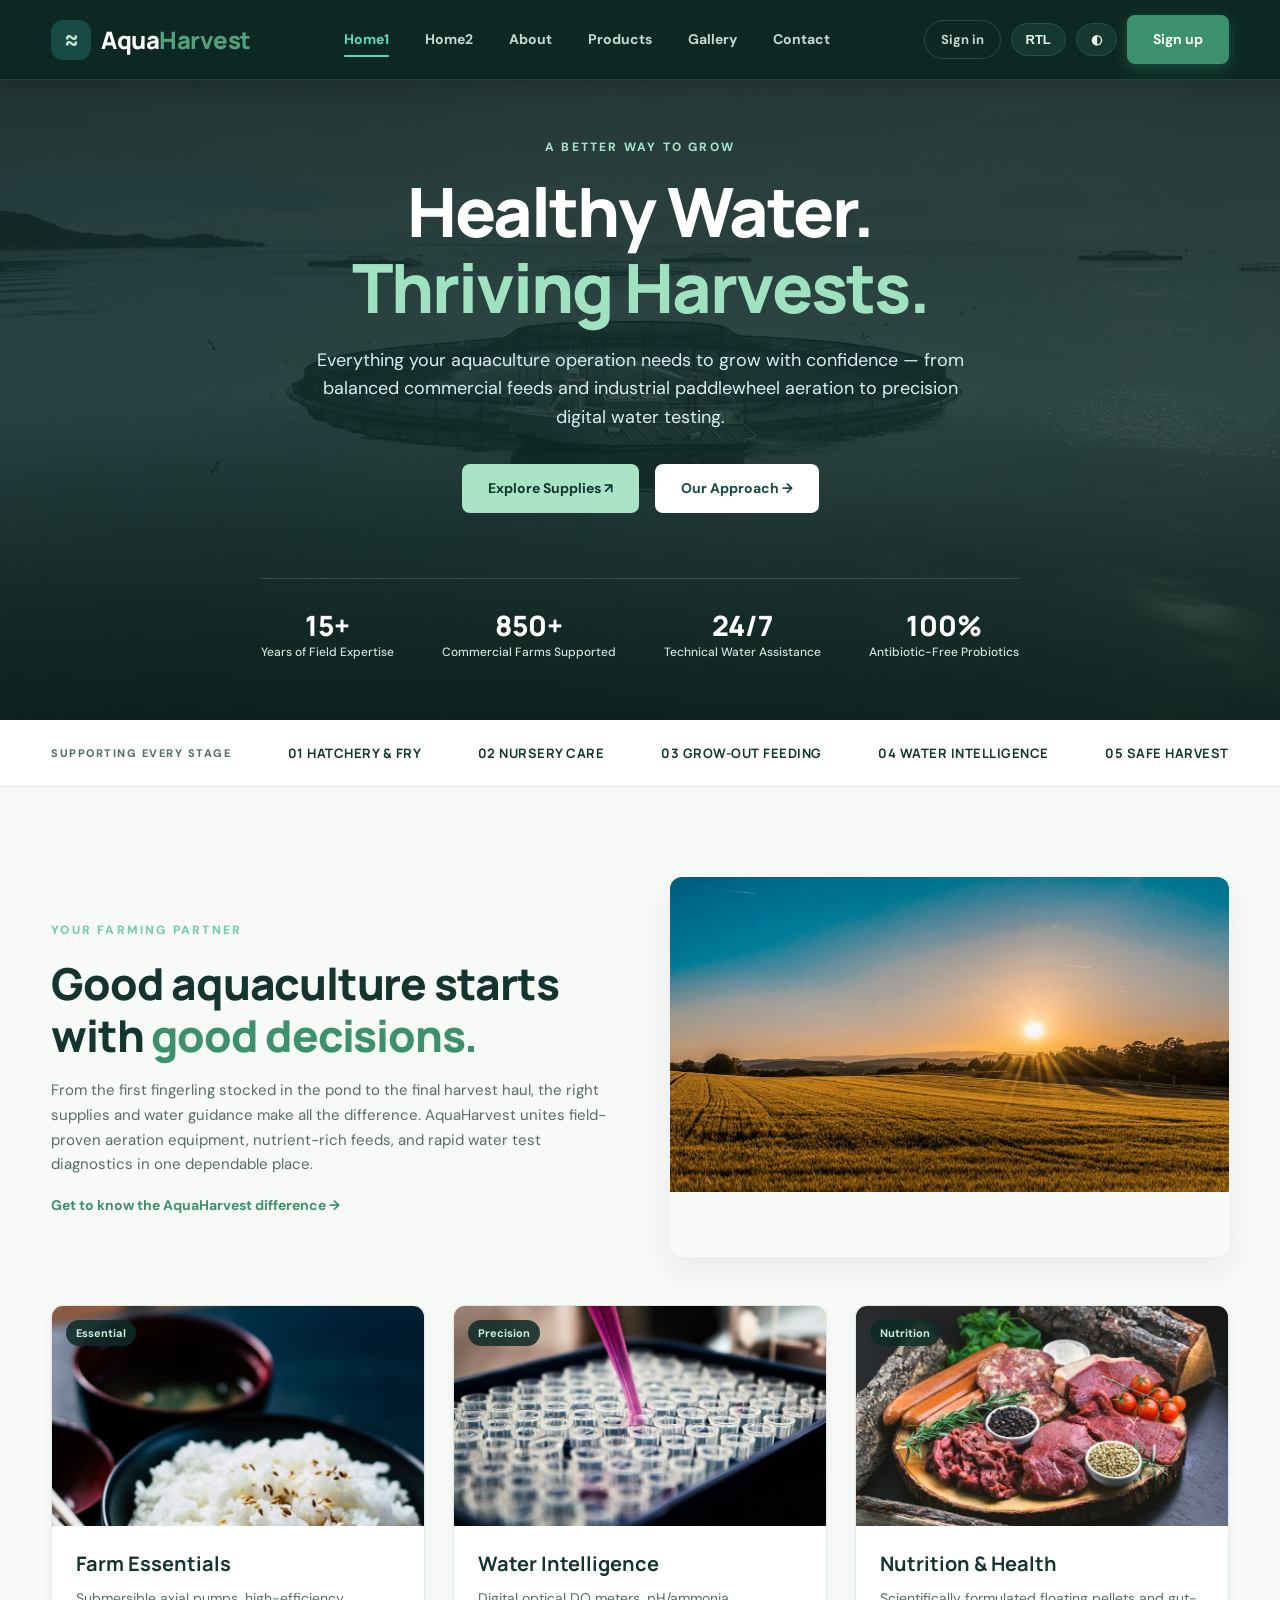
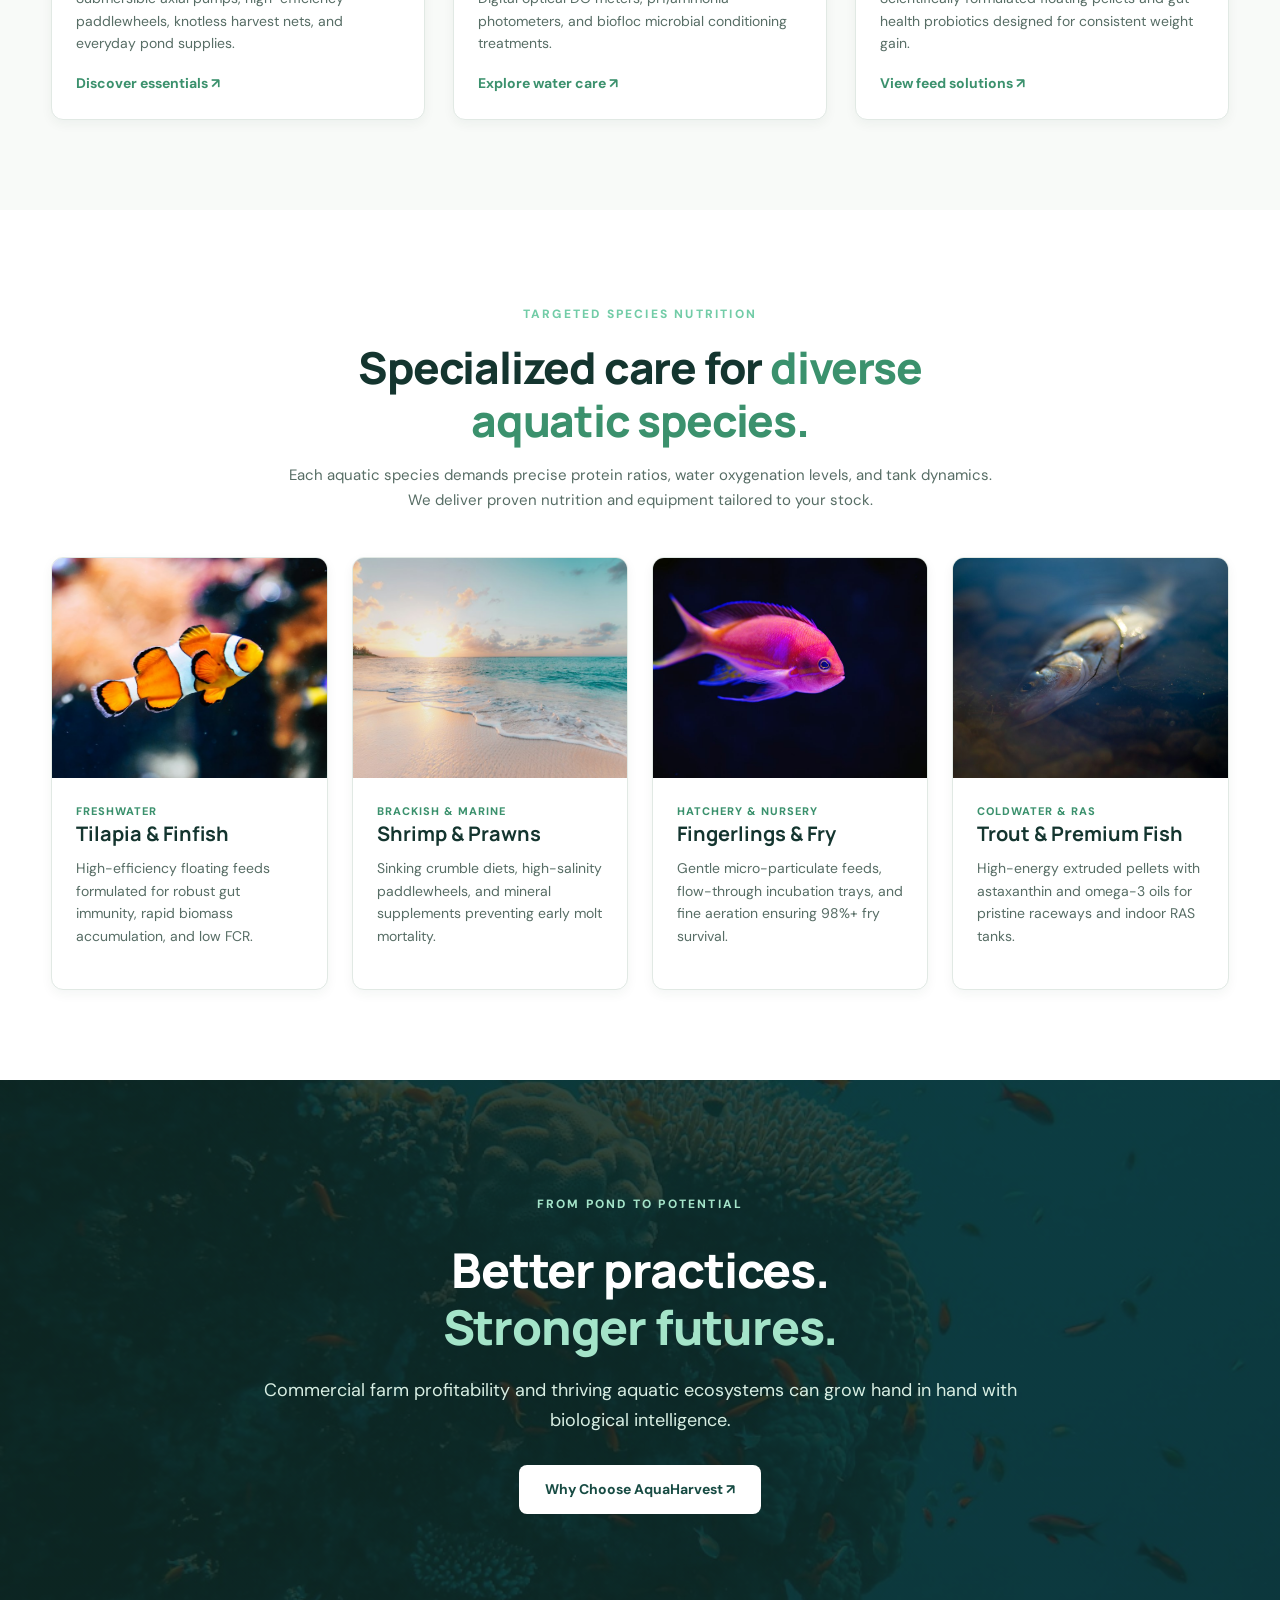
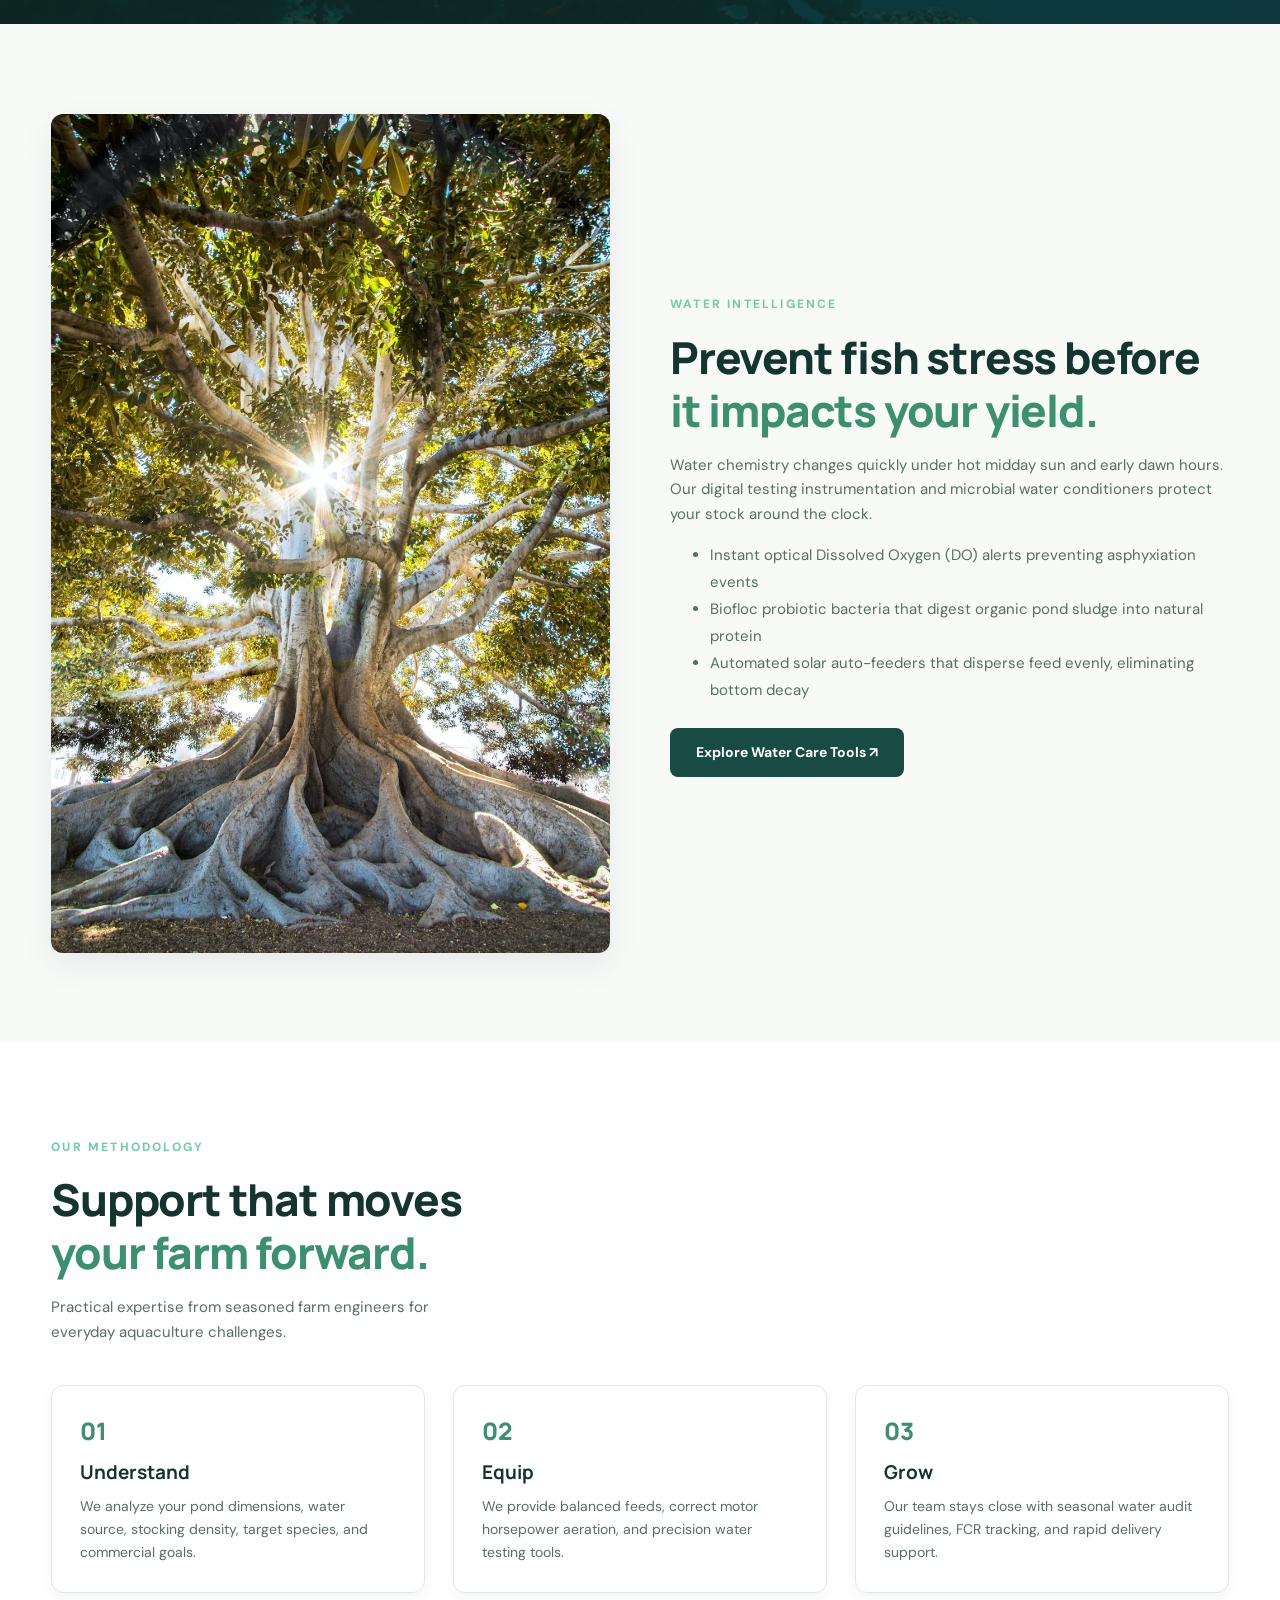
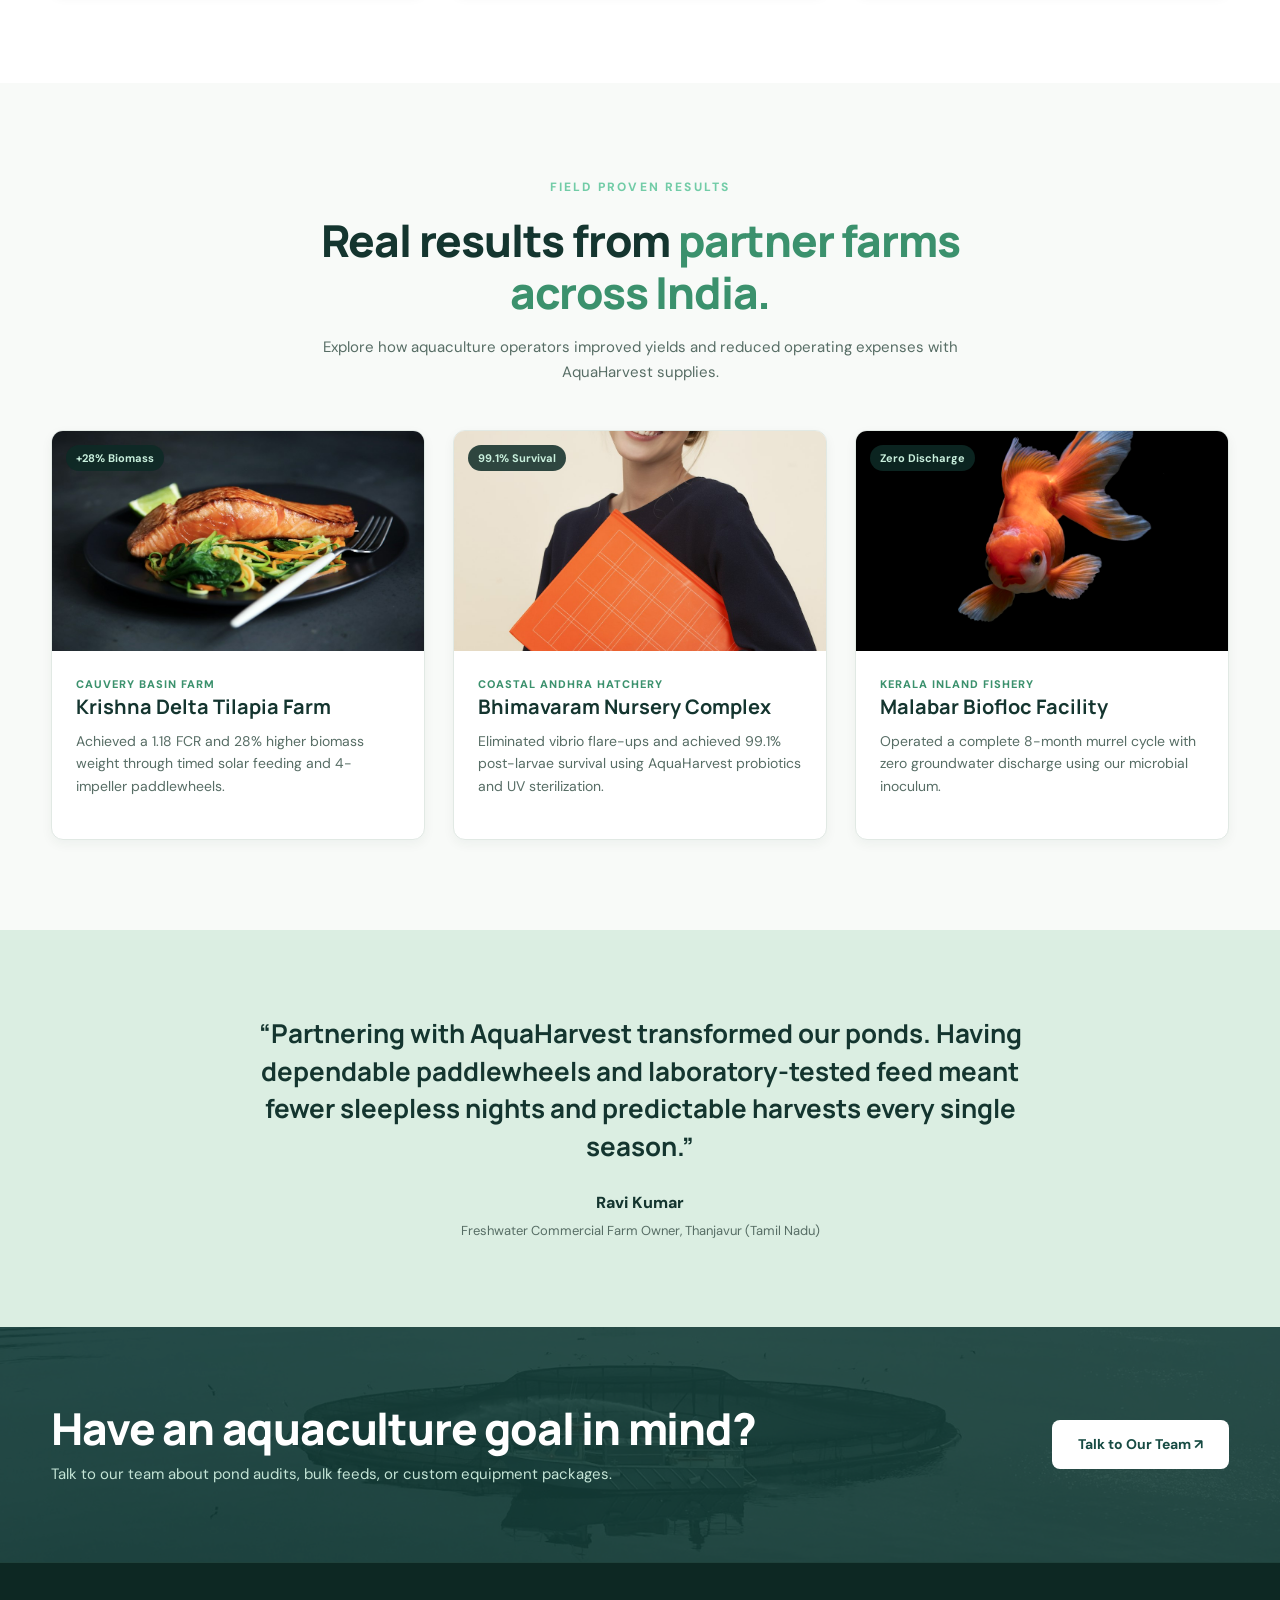
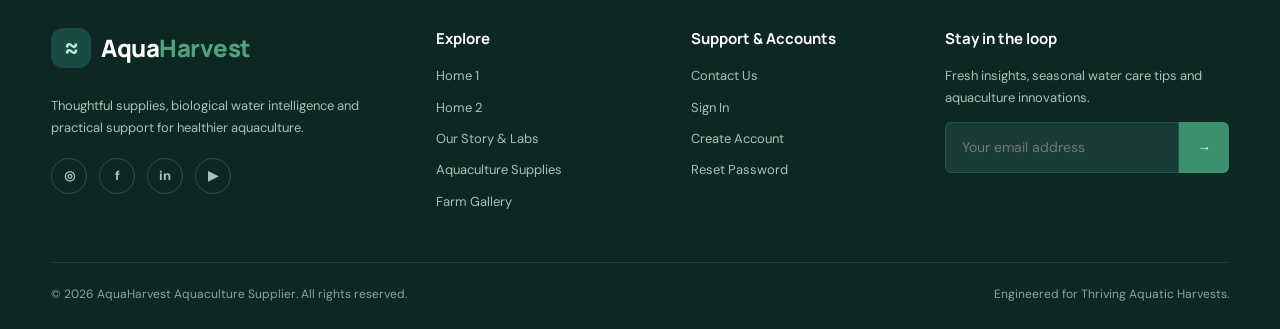
==== index.html @ 2ce418d7 "Merge and update README" ====
<!doctype html>
<html lang="en" dir="ltr">

<head>
  <meta charset="utf-8">
  <meta name="viewport" content="width=device-width,initial-scale=1">
  <title>AquaHarvest | Fish Farm & Aquaculture Supplier</title>
  <link rel="icon" href="assets/images/favicon.svg">
  <link
    href="https://fonts.googleapis.com/css2?family=DM+Sans:wght@400;500;600;700&family=Manrope:wght@400;600;700;800&display=swap"
    rel="stylesheet">
  <link rel="stylesheet" href="assets/css/style.css">
</head>

<body>
  <div id="site-header"></div>

  <main>
    <!-- 2 & 3. Hero Section with Realistic Background Image & Center-Aligned Content -->
    <section class="hero hero1">
      <div class="container hero-content">
        <span class="eyebrow light">A BETTER WAY TO GROW</span>
        <h1>Healthy Water.<br><em>Thriving Harvests.</em></h1>
        <p>Everything your aquaculture operation needs to grow with confidence — from balanced commercial feeds and
          industrial paddlewheel aeration to precision digital water testing.</p>
        <div class="hero-actions">
          <a class="btn primary" href="products.html">Explore Supplies ↗</a>
          <a class="btn white" href="about.html">Our Approach →</a>
        </div>
        <div class="stats">
          <div>
            <b>15+</b>
            <small>Years of Field Expertise</small>
          </div>
          <div>
            <b>850+</b>
            <small>Commercial Farms Supported</small>
          </div>
          <div>
            <b>24/7</b>
            <small>Technical Water Assistance</small>
          </div>
          <div>
            <b>100%</b>
            <small>Antibiotic-Free Probiotics</small>
          </div>
        </div>
      </div>
    </section>

    <!-- Trust Stage Bar -->
    <div class="trust">
      <div class="container trust-inner">
        <span>SUPPORTING EVERY STAGE</span>
        <b>01 HATCHERY & FRY</b>
        <b>02 NURSERY CARE</b>
        <b>03 GROW-OUT FEEDING</b>
        <b>04 WATER INTELLIGENCE</b>
        <b>05 SAFE HARVEST</b>
      </div>
    </div>

    <!-- Section 1: Good Decisions Split with Realistic Images -->
    <section class="section">
      <div class="container split">
        <div>
          <span class="eyebrow">YOUR FARMING PARTNER</span>
          <h2>Good aquaculture starts with <em>good decisions.</em></h2>
          <p class="muted">From the first fingerling stocked in the pond to the final harvest haul, the right supplies
            and water guidance make all the difference. AquaHarvest unites field-proven aeration equipment,
            nutrient-rich feeds, and rapid water test diagnostics in one dependable place.</p>
          <a class="text-link" href="about.html">Get to know the AquaHarvest difference →</a>
        </div>
        <div class="split-image-card">
          <img src="assets/images/farm-pond.jpg" alt="Active Aquaculture Farm Pond" loading="lazy">
        </div>
      </div>

      <!-- 3 Feature Cards with Realistic Images -->
      <div class="container three" style="margin-top: 48px;">
        <article class="feature-photo-card">
          <div class="card-media">
            <img src="assets/images/prod-aerator.jpg" alt="Industrial Paddlewheel Aeration" loading="lazy">
            <span class="card-badge">Essential</span>
          </div>
          <div class="card-body">
            <h3>Farm Essentials</h3>
            <p>Submersible axial pumps, high-efficiency paddlewheels, knotless harvest nets, and everyday pond supplies.
            </p>
            <a class="text-link" href="products.html">Discover essentials ↗</a>
          </div>
        </article>

        <article class="feature-photo-card">
          <div class="card-media">
            <img src="assets/images/prod-watertest.jpg" alt="Digital Water Quality Testing Kit" loading="lazy">
            <span class="card-badge">Precision</span>
          </div>
          <div class="card-body">
            <h3>Water Intelligence</h3>
            <p>Digital optical DO meters, pH/ammonia photometers, and biofloc microbial conditioning treatments.</p>
            <a class="text-link" href="products.html">Explore water care ↗</a>
          </div>
        </article>

        <article class="feature-photo-card">
          <div class="card-media">
            <img src="assets/images/prod-feed.jpg" alt="Extruded Floating Fish Feed Pellets" loading="lazy">
            <span class="card-badge">Nutrition</span>
          </div>
          <div class="card-body">
            <h3>Nutrition & Health</h3>
            <p>Scientifically formulated floating pellets and gut-health probiotics designed for consistent weight gain.
            </p>
            <a class="text-link" href="products.html">View feed solutions ↗</a>
          </div>
        </article>
      </div>
    </section>

    <!-- 4 & 5. NEW Section: Species & Environments We Support with Realistic Images -->
    <section class="section alt-bg">
      <div class="container">
        <div class="center">
          <span class="eyebrow">TARGETED SPECIES NUTRITION</span>
          <h2>Specialized care for <em>diverse aquatic species.</em></h2>
          <p class="muted">Each aquatic species demands precise protein ratios, water oxygenation levels, and tank
            dynamics. We deliver proven nutrition and equipment tailored to your stock.</p>
        </div>

        <div class="four">
          <article class="feature-photo-card">
            <div class="card-media">
              <img src="assets/images/tilapia.jpg" alt="Tilapia and Freshwater Finfish Farming" loading="lazy">
            </div>
            <div class="card-body">
              <span class="product-cat">Freshwater</span>
              <h3>Tilapia & Finfish</h3>
              <p>High-efficiency floating feeds formulated for robust gut immunity, rapid biomass accumulation, and low
                FCR.</p>
            </div>
          </article>

          <article class="feature-photo-card">
            <div class="card-media">
              <img src="assets/images/coastal-cages.jpg" alt="Shrimp and Prawn Brackish Aquaculture" loading="lazy">
            </div>
            <div class="card-body">
              <span class="product-cat">Brackish & Marine</span>
              <h3>Shrimp & Prawns</h3>
              <p>Sinking crumble diets, high-salinity paddlewheels, and mineral supplements preventing early molt
                mortality.</p>
            </div>
          </article>

          <article class="feature-photo-card">
            <div class="card-media">
              <img src="assets/images/hatchery-care.jpg" alt="Hatchery Fry and Fingerling Stock" loading="lazy">
            </div>
            <div class="card-body">
              <span class="product-cat">Hatchery & Nursery</span>
              <h3>Fingerlings & Fry</h3>
              <p>Gentle micro-particulate feeds, flow-through incubation trays, and fine aeration ensuring 98%+ fry
                survival.</p>
            </div>
          </article>

          <article class="feature-photo-card">
            <div class="card-media">
              <img src="assets/images/healthy-fish.jpg" alt="Coldwater Trout and High-Value Fish" loading="lazy">
            </div>
            <div class="card-body">
              <span class="product-cat">Coldwater & RAS</span>
              <h3>Trout & Premium Fish</h3>
              <p>High-energy extruded pellets with astaxanthin and omega-3 oils for pristine raceways and indoor RAS
                tanks.</p>
            </div>
          </article>
        </div>
      </div>
    </section>

    <!-- Realistic Image Band Section -->
    <section class="image-band">
      <div class="container">
        <span class="eyebrow light">FROM POND TO POTENTIAL</span>
        <h2>Better practices.<br><em>Stronger futures.</em></h2>
        <p>Commercial farm profitability and thriving aquatic ecosystems can grow hand in hand with biological
          intelligence.</p>
        <a class="btn white" href="about.html">Why Choose AquaHarvest ↗</a>
      </div>
    </section>

    <!-- NEW Section: Modern Technology & Water Intelligence with Realistic Image -->
    <section class="section">
      <div class="container split">
        <div class="split-image-card">
          <img src="assets/images/water-tech.jpg" alt="Advanced Aquaculture Water Management" loading="lazy">
        </div>
        <div>
          <span class="eyebrow">WATER INTELLIGENCE</span>
          <h2>Prevent fish stress before <em>it impacts your yield.</em></h2>
          <p class="muted">Water chemistry changes quickly under hot midday sun and early dawn hours. Our digital
            testing instrumentation and microbial water conditioners protect your stock around the clock.</p>
          <ul class="muted" style="line-height: 1.8; margin-bottom: 24px;">
            <li>Instant optical Dissolved Oxygen (DO) alerts preventing asphyxiation events</li>
            <li>Biofloc probiotic bacteria that digest organic pond sludge into natural protein</li>
            <li>Automated solar auto-feeders that disperse feed evenly, eliminating bottom decay</li>
          </ul>
          <a class="btn dark" href="products.html">Explore Water Care Tools ↗</a>
        </div>
      </div>
    </section>

    <!-- Section: Support Steps with Realistic Card Highlight -->
    <section class="section alt-bg">
      <div class="container">
        <div class="section-head">
          <div>
            <span class="eyebrow">OUR METHODOLOGY</span>
            <h2>Support that moves<br><em>your farm forward.</em></h2>
          </div>
          <p class="muted" style="max-width: 420px;">Practical expertise from seasoned farm engineers for everyday
            aquaculture challenges.</p>
        </div>

        <div class="three steps">
          <article>
            <b>01</b>
            <h3>Understand</h3>
            <p>We analyze your pond dimensions, water source, stocking density, target species, and commercial goals.
            </p>
          </article>
          <article>
            <b>02</b>
            <h3>Equip</h3>
            <p>We provide balanced feeds, correct motor horsepower aeration, and precision water testing tools.</p>
          </article>
          <article>
            <b>03</b>
            <h3>Grow</h3>
            <p>Our team stays close with seasonal water audit guidelines, FCR tracking, and rapid delivery support.</p>
          </article>
        </div>
      </div>
    </section>

    <!-- NEW Section: Case Studies & Field Proof with Realistic Images -->
    <section class="section">
      <div class="container">
        <div class="center">
          <span class="eyebrow">FIELD PROVEN RESULTS</span>
          <h2>Real results from <em>partner farms across India.</em></h2>
          <p class="muted">Explore how aquaculture operators improved yields and reduced operating expenses with
            AquaHarvest supplies.</p>
        </div>

        <div class="three">
          <article class="feature-photo-card">
            <div class="card-media">
              <img src="assets/images/fish-harvest.jpg" alt="Freshwater Tilapia Farm Harvest" loading="lazy">
              <span class="card-badge">+28% Biomass</span>
            </div>
            <div class="card-body">
              <span class="product-cat">Cauvery Basin Farm</span>
              <h3>Krishna Delta Tilapia Farm</h3>
              <p>Achieved a 1.18 FCR and 28% higher biomass weight through timed solar feeding and 4-impeller
                paddlewheels.</p>
            </div>
          </article>

          <article class="feature-photo-card">
            <div class="card-media">
              <img src="assets/images/farm-worker.jpg" alt="Commercial Shrimp Hatchery Technician" loading="lazy">
              <span class="card-badge">99.1% Survival</span>
            </div>
            <div class="card-body">
              <span class="product-cat">Coastal Andhra Hatchery</span>
              <h3>Bhimavaram Nursery Complex</h3>
              <p>Eliminated vibrio flare-ups and achieved 99.1% post-larvae survival using AquaHarvest probiotics and UV
                sterilization.</p>
            </div>
          </article>

          <article class="feature-photo-card">
            <div class="card-media">
              <img src="assets/images/sustainable.jpg" alt="Closed Loop Biofloc Farm Setup" loading="lazy">
              <span class="card-badge">Zero Discharge</span>
            </div>
            <div class="card-body">
              <span class="product-cat">Kerala Inland Fishery</span>
              <h3>Malabar Biofloc Facility</h3>
              <p>Operated a complete 8-month murrel cycle with zero groundwater discharge using our microbial inoculum.
              </p>
            </div>
          </article>
        </div>
      </div>
    </section>

    <!-- Testimonial Section -->
    <section class="testimonial">
      <div class="container">
        <blockquote class="testimonial-quote">“Partnering with AquaHarvest transformed our ponds. Having dependable
          paddlewheels and laboratory-tested feed meant fewer sleepless nights and predictable harvests every single
          season.”</blockquote>
        <div class="testimonial-author">Ravi Kumar</div>
        <small class="testimonial-role">Freshwater Commercial Farm Owner, Thanjavur (Tamil Nadu)</small>
      </div>
    </section>

    <!-- CTA Section -->
    <section class="cta">
      <div class="container cta-inner">
        <div>
          <h2>Have an aquaculture goal in mind?</h2>
          <p class="muted" style="color: #c4e4d6; margin: 8px 0 0;">Talk to our team about pond audits, bulk feeds, or
            custom equipment packages.</p>
        </div>
        <a class="btn white" href="contact.html">Talk to Our Team ↗</a>
      </div>
    </section>
  </main>

  <div id="site-footer"></div>
  <script src="assets/js/site.js"></script>
</body>

</html>
---- assets/css/style.css ----
/* AquaHarvest Aquaculture Supplier Stylesheet */
:root {
  --bg: #f8faf8;
  --panel: #ffffff;
  --ink: #14352f;
  --muted: #576d65;
  --green: #174b43;
  --green-light: #256658;
  --mint: #dbeee2;
  --accent: #50a37e;
  --line: #e1e9e4;
  --shadow-sm: 0 4px 12px rgba(20, 53, 47, 0.05);
  --shadow-md: 0 12px 32px rgba(20, 53, 47, 0.08);
  --shadow-lg: 0 20px 48px rgba(20, 53, 47, 0.12);
  --radius-sm: 6px;
  --radius-md: 12px;
  --radius-lg: 18px;
}

html[data-theme="dark"] {
  --bg: #0e1b19;
  --panel: #162925;
  --ink: #eaf3ee;
  --muted: #a6bcb2;
  --green: #48a783;
  --green-light: #60c59e;
  --mint: #223f37;
  --accent: #7cdbb5;
  --line: #27423a;
  --shadow-sm: 0 4px 12px rgba(0, 0, 0, 0.25);
  --shadow-md: 0 12px 32px rgba(0, 0, 0, 0.35);
  --shadow-lg: 0 20px 48px rgba(0, 0, 0, 0.45);
}

* {
  box-sizing: border-box;
}

body {
  margin: 0;
  background: var(--bg);
  color: var(--ink);
  font: 16px/1.65 'DM Sans', -apple-system, BlinkMacSystemFont, 'Segoe UI', Roboto, sans-serif;
  transition: background 0.25s ease, color 0.25s ease;
}

a {
  color: inherit;
  text-decoration: none;
  transition: color 0.2s ease, opacity 0.2s ease;
}

img {
  max-width: 100%;
  display: block;
}

.container {
  width: min(1180px, 92%);
  margin: auto;
}

/* UNIFIED BRAND NAME STYLING FOR NAVBAR AND FOOTER */
.brand,
.site-header .brand,
.site-footer .brand,
.footer-brand,
.footer-main .brand,
.footer-main .footer-brand {
  display: inline-flex !important;
  align-items: center !important;
  gap: 10px !important;
  font-family: 'Manrope', sans-serif !important;
  font-size: 24px !important;
  font-weight: 800 !important;
  line-height: 1 !important;
  letter-spacing: -0.5px !important;
  white-space: nowrap !important;
  flex-shrink: 0 !important;
  text-decoration: none !important;
  color: #ffffff !important;
}

.brand span span,
.site-header .brand span span,
.site-footer .brand span span,
.footer-brand span span,
.footer-main .brand span span {
  color: #50a37e !important;
}

.brand-mark,
.site-header .brand-mark,
.site-footer .brand-mark,
.footer-brand .brand-mark {
  display: grid !important;
  place-items: center !important;
  width: 40px !important;
  height: 40px !important;
  border-radius: 12px !important;
  background: #174b43 !important;
  color: #c6e8d2 !important;
  font-size: 26px !important;
  line-height: 1 !important;
  flex-shrink: 0 !important;
}

/* 1. NAVBAR - MENUS ALIGNED TO CENTER & SIGNUP AS BUTTON AT LAST */
.site-header {
  height: 80px;
  background: #0d2823;
  color: #ffffff;
  border-bottom: 1px solid #1c443b;
  position: sticky;
  top: 0;
  z-index: 100;
  box-shadow: 0 4px 20px rgba(0, 0, 0, 0.2);
  transition: background 0.25s ease, border-color 0.25s ease;
}

.nav-wrap {
  height: 100%;
  display: flex;
  align-items: center;
  justify-content: space-between;
  gap: 24px;
}

/* Centered Navbar Menus */
.main-nav {
  display: flex;
  align-items: center;
  justify-content: center;
  gap: 28px;
  flex: 1;
  margin: 0 auto;
}

.main-nav a {
  font-size: 14px;
  font-weight: 700;
  color: #c2dcd3;
  padding: 6px 4px;
  position: relative;
  transition: color 0.2s ease;
}

.main-nav a:hover,
.main-nav a.active {
  color: #5cdbb5;
}

.main-nav a.active::after {
  content: '';
  position: absolute;
  bottom: 0;
  left: 4px;
  right: 4px;
  height: 2px;
  background: #5cdbb5;
  border-radius: 2px;
}

/* Nav Tools & Signup Button at Last */
.nav-tools {
  display: flex;
  align-items: center;
  gap: 10px;
  flex-shrink: 0;
}

.nav-login {
  font-size: 13px;
  font-weight: 700;
  color: #c2dcd3;
  padding: 8px 16px;
  border-radius: 20px;
  border: 1px solid #244e43;
  background: transparent;
  transition: all 0.2s ease;
}

.nav-login:hover {
  color: #ffffff;
  border-color: #50a37e;
  background: #173d35;
}

.tool-btn {
  background: #153831;
  color: #eaf3ee;
  border: 1px solid #275247;
  border-radius: 20px;
  padding: 8px 14px;
  font-size: 13px;
  font-weight: 700;
  cursor: pointer;
  display: inline-flex;
  align-items: center;
  justify-content: center;
  transition: all 0.2s ease;
}

.tool-btn:hover {
  background: #204d44;
  border-color: #50a37e;
}

.btn-signup {
  background: #3b916d;
  color: #ffffff !important;
  padding: 9px 20px;
  border-radius: 24px;
  font-size: 13px;
  font-weight: 700;
  display: inline-flex;
  align-items: center;
  justify-content: center;
  white-space: nowrap;
  border: 1px solid #3b916d;
  box-shadow: 0 4px 14px rgba(59, 145, 109, 0.35);
  transition: all 0.25s ease;
}

.btn-signup:hover {
  background: #48a67e;
  transform: translateY(-2px);
  box-shadow: 0 6px 18px rgba(59, 145, 109, 0.45);
}

.mobile-menu {
  display: none;
  background: #153831;
  color: #ffffff;
  border: 1px solid #275247;
  border-radius: 8px;
  padding: 8px 12px;
  font-size: 18px;
  cursor: pointer;
}

.mobile-nav-actions {
  display: none;
}

/* 2 & 3. HERO SECTIONS - REALISTIC BACKGROUND IMAGES & CENTER-ALIGNED CONTENTS */
.hero,
.page-hero {
  position: relative;
  background-size: cover;
  background-position: center center;
  background-repeat: no-repeat;
  color: #ffffff;
  display: flex;
  align-items: center;
  justify-content: center;
  text-align: center;
  overflow: hidden;
}

.hero {
  min-height: 640px;
}

.page-hero {
  min-height: 380px;
  padding: 60px 0;
}

/* Realistic Hero Backgrounds for All Pages */
.hero1 {
  background-image: url('../images/hero-home1.jpg');
}

.hero2 {
  background-image: url('../images/hero-home2.jpg');
}

.hero-about {
  background-image: url('../images/hero-about.jpg');
}

.hero-products {
  background-image: url('../images/hero-products.jpg');
}

.hero-gallery {
  background-image: url('../images/hero-gallery.jpg');
}

.hero-contact {
  background-image: url('../images/hero-contact.jpg');
}

/* Dark contrast overlay for crisp text readability over realistic photography */
.hero::before,
.page-hero::before {
  content: '';
  position: absolute;
  inset: 0;
  background: linear-gradient(
    180deg,
    rgba(9, 31, 27, 0.85) 0%,
    rgba(13, 44, 39, 0.76) 50%,
    rgba(9, 31, 27, 0.92) 100%
  );
  z-index: 1;
}

/* Centered Hero Content */
.hero-content,
.page-hero .container {
  position: relative;
  z-index: 2;
  text-align: center;
  display: flex;
  flex-direction: column;
  align-items: center;
  justify-content: center;
  margin: 0 auto;
  max-width: 860px;
  padding: 50px 20px;
}

.eyebrow {
  display: inline-block;
  color: #72cca7;
  font-size: 12px;
  font-weight: 800;
  letter-spacing: 2.2px;
  text-transform: uppercase;
  margin-bottom: 16px;
  text-align: center;
}

.eyebrow.light {
  color: #a4e4c9;
}

.hero h1,
.page-hero h1 {
  font: 800 clamp(40px, 5.5vw, 68px)/1.12 'Manrope', sans-serif;
  letter-spacing: -2px;
  margin: 0 auto 20px auto;
  color: #ffffff;
  text-align: center;
}

.hero h1 em,
.page-hero h1 em {
  color: #9fe2c0;
  font-style: normal;
}

.hero-content > p,
.page-hero p {
  max-width: 650px;
  color: #dbeef3;
  font-size: 18px;
  line-height: 1.6;
  margin: 0 auto 32px auto;
  text-align: center;
}

/* Centered Hero Buttons & Actions */
.hero-actions {
  display: flex;
  align-items: center;
  justify-content: center;
  gap: 16px;
  flex-wrap: wrap;
  margin: 0 auto 20px auto;
}

.btn {
  display: inline-flex;
  align-items: center;
  justify-content: center;
  padding: 13px 26px;
  border: 0;
  border-radius: 8px;
  font-weight: 700;
  font-size: 14px;
  cursor: pointer;
  transition: all 0.25s ease;
  white-space: nowrap;
}

.primary {
  background: #a9e4c5;
  color: #0d3830;
}

.primary:hover {
  background: #c3f2d9;
  transform: translateY(-2px);
  box-shadow: 0 8px 20px rgba(169, 228, 197, 0.35);
}

.dark {
  background: #174b43;
  color: #ffffff;
}

html[data-theme="dark"] .dark {
  background: #256658;
}

.dark:hover {
  background: #246457;
  transform: translateY(-2px);
  box-shadow: var(--shadow-md);
}

.white {
  background: #ffffff;
  color: #174b43;
}

.white:hover {
  background: #eef7f2;
  transform: translateY(-2px);
  box-shadow: 0 8px 24px rgba(0, 0, 0, 0.15);
}

.text-link {
  font-size: 14px;
  font-weight: 700;
  color: #3b916d;
  display: inline-flex;
  align-items: center;
  gap: 6px;
  transition: all 0.2s ease;
}

.text-link:hover {
  text-decoration: underline;
  transform: translateX(3px);
}

.light-link {
  color: #ffffff;
  opacity: 0.95;
}

.light-link:hover {
  color: #a9e4c5;
  opacity: 1;
}

/* Centered Stats in Hero */
.stats {
  display: flex;
  gap: 48px;
  margin: 45px auto 0 auto;
  justify-content: center;
  text-align: center;
  border-top: 1px solid rgba(255, 255, 255, 0.15);
  padding-top: 30px;
}

.stats div {
  display: flex;
  flex-direction: column;
  align-items: center;
}

.stats b {
  font: 800 28px 'Manrope', sans-serif;
  color: #ffffff;
  line-height: 1.2;
}

.stats small {
  font-size: 12px;
  color: #cde6da;
  font-weight: 500;
}

/* 4 & 5. REALISTIC IMAGES ACROSS SECTIONS & EXPANDED SECTIONS */
.section {
  padding: 90px 0;
  position: relative;
}

.section.alt-bg {
  background: var(--panel);
}

.section.soft {
  background: var(--mint);
}

.center {
  text-align: center;
  max-width: 720px;
  margin: 0 auto 45px auto;
}

h2 {
  font: 800 clamp(30px, 4vw, 44px)/1.2 'Manrope', sans-serif;
  letter-spacing: -1.2px;
  margin: 0 0 16px;
  color: var(--ink);
}

h2 em {
  font-style: normal;
  color: #3b916d;
}

html[data-theme="dark"] h2 em {
  color: #63d1a4;
}

.muted {
  color: var(--muted);
  font-size: 15px;
  line-height: 1.65;
}

.split {
  display: grid;
  grid-template-columns: 1fr 1fr;
  gap: 60px;
  align-items: center;
}

.split-image-card {
  position: relative;
  border-radius: var(--radius-md);
  overflow: hidden;
  box-shadow: var(--shadow-md);
  min-height: 380px;
}

.split-image-card img {
  width: 100%;
  height: 100%;
  object-fit: cover;
  transition: transform 0.5s ease;
}

.split-image-card:hover img {
  transform: scale(1.03);
}

/* Feature Cards with Realistic Images */
.three {
  display: grid;
  grid-template-columns: repeat(3, 1fr);
  gap: 28px;
}

.four {
  display: grid;
  grid-template-columns: repeat(4, 1fr);
  gap: 24px;
}

.feature-photo-card {
  background: var(--panel);
  border: 1px solid var(--line);
  border-radius: var(--radius-md);
  overflow: hidden;
  box-shadow: var(--shadow-sm);
  display: flex;
  flex-direction: column;
  transition: all 0.3s ease;
}

.feature-photo-card:hover {
  transform: translateY(-5px);
  box-shadow: var(--shadow-md);
  border-color: #3b916d;
}

.card-media {
  height: 220px;
  width: 100%;
  overflow: hidden;
  position: relative;
}

.card-media img {
  width: 100%;
  height: 100%;
  object-fit: cover;
  transition: transform 0.4s ease;
}

.feature-photo-card:hover .card-media img {
  transform: scale(1.06);
}

.card-badge {
  position: absolute;
  top: 14px;
  left: 14px;
  background: rgba(14, 43, 38, 0.85);
  color: #c9f0dd;
  padding: 4px 10px;
  border-radius: 20px;
  font-size: 11px;
  font-weight: 700;
  backdrop-filter: blur(4px);
}

[dir="rtl"] .card-badge {
  left: auto;
  right: 14px;
}

.card-body {
  padding: 24px;
  display: flex;
  flex-direction: column;
  flex: 1;
}

.card-body h3 {
  font: 700 20px 'Manrope', sans-serif;
  margin: 0 0 10px;
  color: var(--ink);
}

.card-body p {
  font-size: 14px;
  color: var(--muted);
  line-height: 1.6;
  margin: 0 0 18px;
  flex: 1;
}

/* Trust Bar */
.trust {
  background: var(--panel);
  border-bottom: 1px solid var(--line);
  padding: 24px 0;
}

.trust-inner {
  display: flex;
  align-items: center;
  justify-content: space-between;
  flex-wrap: wrap;
  gap: 20px;
}

.trust-inner span {
  font-size: 11px;
  font-weight: 800;
  letter-spacing: 1.5px;
  color: var(--muted);
}

.trust-inner b {
  font: 700 13px 'Manrope', sans-serif;
  color: var(--ink);
  letter-spacing: 0.5px;
}

/* Image Band with Realistic Background */
.image-band {
  padding: 110px 0;
  color: #ffffff;
  position: relative;
  background: linear-gradient(180deg, rgba(14, 43, 38, 0.86), rgba(14, 43, 38, 0.86)),
              url('../images/facility.jpg') center/cover no-repeat;
  text-align: center;
}

.image-band .container {
  position: relative;
  z-index: 2;
  max-width: 760px;
}

.image-band h2 {
  font-size: 48px;
  color: #ffffff;
  margin: 10px 0 20px;
}

.image-band h2 em {
  color: #a4e4c9;
}

.image-band p {
  color: #d8eee3;
  font-size: 18px;
  margin-bottom: 30px;
}

/* Steps / Values */
.steps,
.values {
  margin-top: 40px;
}

.steps article,
.values article {
  padding: 28px;
  background: var(--panel);
  border: 1px solid var(--line);
  border-radius: var(--radius-md);
  box-shadow: var(--shadow-sm);
  transition: all 0.3s ease;
}

.steps article:hover,
.values article:hover {
  transform: translateY(-4px);
  border-color: #3b916d;
}

.steps b,
.values b {
  font: 800 24px 'Manrope', sans-serif;
  color: #3b916d;
  display: block;
  margin-bottom: 12px;
}

.steps h3,
.values h3 {
  font: 700 19px 'Manrope', sans-serif;
  margin: 0 0 10px;
  color: var(--ink);
}

.steps p,
.values p {
  font-size: 14px;
  color: var(--muted);
  margin: 0;
}

/* Testimonial Section */
.testimonial {
  padding: 85px 0;
  background: var(--mint);
  text-align: center;
}

.testimonial-quote {
  font: 700 26px/1.45 'Manrope', sans-serif;
  max-width: 820px;
  margin: 0 auto 24px;
  color: var(--ink);
}

.testimonial-author {
  font-weight: 800;
  font-size: 16px;
  color: var(--ink);
}

.testimonial-role {
  display: block;
  font-size: 13px;
  color: var(--muted);
  margin-top: 4px;
}

/* CTA Band */
.cta {
  padding: 75px 0;
  background: #123d37;
  color: #ffffff;
  position: relative;
  overflow: hidden;
}

.cta::before {
  content: '';
  position: absolute;
  inset: 0;
  background: url('../images/hero-home1.jpg') center/cover no-repeat;
  opacity: 0.15;
}

.cta-inner {
  position: relative;
  z-index: 2;
  display: flex;
  justify-content: space-between;
  align-items: center;
  gap: 30px;
}

.cta-inner h2 {
  color: #ffffff;
  margin: 0;
}

/* 6. PRODUCTS PAGE - 3*3 GRID OF REALISTIC PRODUCT CARDS */
.filter-tabs {
  display: flex;
  justify-content: center;
  gap: 12px;
  flex-wrap: wrap;
  margin-bottom: 40px;
}

.filter-btn {
  padding: 9px 20px;
  border-radius: 20px;
  background: var(--panel);
  border: 1px solid var(--line);
  color: var(--ink);
  font-size: 13px;
  font-weight: 700;
  cursor: pointer;
  transition: all 0.2s ease;
}

.filter-btn.active,
.filter-btn:hover {
  background: #174b43;
  color: #ffffff;
  border-color: #174b43;
}

html[data-theme="dark"] .filter-btn.active,
html[data-theme="dark"] .filter-btn:hover {
  background: #3b916d;
  border-color: #3b916d;
}

.product-grid-3x3 {
  display: grid;
  grid-template-columns: repeat(3, 1fr);
  gap: 28px;
}

.product-card {
  background: var(--panel);
  border: 1px solid var(--line);
  border-radius: var(--radius-md);
  overflow: hidden;
  box-shadow: var(--shadow-sm);
  display: flex;
  flex-direction: column;
  transition: all 0.3s ease;
}

.product-card:hover {
  transform: translateY(-6px);
  box-shadow: var(--shadow-md);
  border-color: #3b916d;
}

.product-card .card-media {
  height: 230px;
}

.product-meta {
  display: flex;
  justify-content: space-between;
  align-items: center;
  margin-bottom: 8px;
}

.product-cat {
  font-size: 11px;
  font-weight: 800;
  text-transform: uppercase;
  letter-spacing: 1px;
  color: #3b916d;
}

.product-price {
  font: 800 15px 'Manrope', sans-serif;
  color: var(--ink);
}

.product-specs {
  display: flex;
  flex-wrap: wrap;
  gap: 8px;
  margin-bottom: 20px;
}

.product-specs span {
  font-size: 11px;
  background: var(--bg);
  color: var(--muted);
  padding: 4px 10px;
  border-radius: 4px;
  border: 1px solid var(--line);
}

.product-card .btn {
  width: 100%;
}

/* Gallery Grid */
.gallery-grid {
  display: grid;
  grid-template-columns: repeat(3, 1fr);
  gap: 24px;
}

.gallery-card {
  position: relative;
  border-radius: var(--radius-md);
  overflow: hidden;
  height: 280px;
  box-shadow: var(--shadow-sm);
  cursor: pointer;
}

.gallery-card img {
  width: 100%;
  height: 100%;
  object-fit: cover;
  transition: transform 0.5s ease;
}

.gallery-card:hover img {
  transform: scale(1.08);
}

.gallery-caption {
  position: absolute;
  inset: auto 0 0 0;
  padding: 24px 20px 16px;
  background: linear-gradient(180deg, transparent 0%, rgba(9, 29, 25, 0.9) 100%);
  color: #ffffff;
  display: flex;
  flex-direction: column;
  gap: 4px;
}

.gallery-caption h4 {
  margin: 0;
  font: 700 16px 'Manrope', sans-serif;
  color: #ffffff;
}

.gallery-caption span {
  font-size: 12px;
  color: #b7e8d0;
}

/* Contact Page Layout */
.contact-layout {
  display: grid;
  grid-template-columns: 0.9fr 1.1fr;
  gap: 60px;
  align-items: start;
}

.contact-detail {
  display: flex;
  align-items: center;
  gap: 18px;
  margin: 24px 0;
}

.contact-icon {
  width: 44px;
  height: 44px;
  border-radius: 12px;
  background: var(--mint);
  color: #174b43;
  display: grid;
  place-items: center;
  font-size: 20px;
  flex-shrink: 0;
}

.contact-detail div {
  display: flex;
  flex-direction: column;
}

.contact-detail small {
  font-size: 11px;
  font-weight: 800;
  letter-spacing: 1px;
  color: var(--muted);
}

.contact-detail b {
  font-size: 16px;
  color: var(--ink);
}

.contact-form {
  padding: 36px;
  background: var(--panel);
  border: 1px solid var(--line);
  border-radius: var(--radius-md);
  box-shadow: var(--shadow-sm);
}

.contact-form h3 {
  margin: 0 0 20px;
  font: 800 24px 'Manrope', sans-serif;
}

.form-row {
  display: grid;
  grid-template-columns: 1fr 1fr;
  gap: 16px;
}

label {
  display: block;
  font-size: 13px;
  font-weight: 700;
  margin-bottom: 14px;
  color: var(--ink);
}

input,
textarea,
select {
  width: 100%;
  padding: 13px 16px;
  border: 1px solid var(--line);
  border-radius: var(--radius-sm);
  background: var(--bg);
  color: var(--ink);
  font: inherit;
  font-size: 14px;
  margin-top: 6px;
  transition: all 0.2s ease;
}

input:focus,
textarea:focus,
select:focus {
  outline: none;
  border-color: #3b916d;
  box-shadow: 0 0 0 3px rgba(59, 145, 109, 0.15);
}

.map-wrap {
  margin-top: 60px;
}

.map-wrap iframe {
  width: 100%;
  height: 380px;
  border: 0;
  border-radius: var(--radius-md);
  box-shadow: var(--shadow-sm);
}

/* 7. AUTHENTICATION PAGES STYLING */
.auth-page {
  min-height: 100vh;
  background: linear-gradient(135deg, rgba(230, 243, 236, 0.85), rgba(248, 246, 239, 0.9)),
              url('../images/hero-home1.jpg') center/cover fixed;
  display: flex;
  flex-direction: column;
  align-items: center;
  justify-content: center;
  padding: 40px 20px;
  position: relative;
}

html[data-theme="dark"] .auth-page {
  background: linear-gradient(135deg, rgba(14, 27, 25, 0.92), rgba(9, 18, 16, 0.95)),
              url('../images/hero-home1.jpg') center/cover fixed;
}

/* RTL and Theme buttons at top right corner OUTSIDE the cards */
.auth-top-tools {
  position: fixed;
  top: 24px;
  right: 28px;
  display: flex;
  align-items: center;
  gap: 10px;
  z-index: 1000;
}

[dir="rtl"] .auth-top-tools {
  right: auto;
  left: 28px;
}

.auth-top-tools .tool-btn {
  background: var(--panel);
  color: var(--ink);
  border-color: var(--line);
  box-shadow: var(--shadow-sm);
  padding: 8px 16px;
}

.auth-shell {
  width: min(480px, 100%);
  position: relative;
  z-index: 10;
}

.auth-card {
  background: var(--panel);
  color: var(--ink);
  padding: 42px 38px;
  border-radius: var(--radius-lg);
  box-shadow: var(--shadow-lg);
  border: 1px solid var(--line);
  transition: all 0.25s ease;
}

/* Brand inside the card, aligned center */
.auth-card .brand {
  display: flex !important;
  align-items: center !important;
  justify-content: center !important;
  text-align: center !important;
  margin: 0 auto 24px auto !important;
  width: 100% !important;
  color: var(--ink) !important;
}

html[data-theme="dark"] .auth-card .brand {
  color: #eaf3ee !important;
}

/* Hide back to home button */
.back-home {
  display: none !important;
}

.auth-card h1 {
  font: 800 32px 'Manrope', sans-serif;
  letter-spacing: -0.8px;
  margin: 0 0 10px;
  color: var(--ink);
  text-align: center;
}

.auth-card .muted {
  text-align: center;
  margin-bottom: 24px;
}

.auth-form label {
  color: var(--ink);
}

.auth-options {
  display: flex;
  justify-content: space-between;
  align-items: center;
  font-size: 13px;
  margin: 16px 0 20px;
}

.auth-options label {
  margin: 0;
  display: flex;
  align-items: center;
  gap: 8px;
  cursor: pointer;
}

.auth-options input {
  width: auto;
  margin: 0;
}

.auth-options a,
.auth-switch a {
  color: #3b916d;
  font-weight: 700;
}

.auth-options a:hover,
.auth-switch a:hover {
  text-decoration: underline;
}

.auth-form .btn.full {
  width: 100%;
  padding: 14px;
  font-size: 15px;
  margin-top: 10px;
}

.auth-switch {
  text-align: center;
  font-size: 13px;
  color: var(--muted);
  margin-top: 24px;
}

.auth-social {
  text-align: center;
  border-top: 1px solid var(--line);
  margin-top: 26px;
  padding-top: 20px;
}

.auth-social small {
  font-size: 10px;
  font-weight: 800;
  letter-spacing: 1.5px;
  color: var(--muted);
  display: block;
  margin-bottom: 12px;
}

.auth-social .social-row {
  justify-content: center;
}

.auth-copy {
  text-align: center;
  font-size: 12px;
  color: var(--muted);
  margin-top: 20px;
}

/* Footer Section */
.site-footer {
  background: #0d2823;
  color: #e5f1ea;
  padding: 65px 0 24px;
  border-top: 1px solid #1f423b;
}

.footer-main {
  display: grid;
  grid-template-columns: 1.6fr 1fr 1fr 1.3fr;
  gap: 36px;
  padding-bottom: 40px;
}

.footer-main p {
  color: #a8c2b7;
  font-size: 13px;
}

/* Ensure links in footer except brand are styled cleanly */
.footer-main a:not(.brand):not(.footer-brand) {
  color: #a8c2b7;
  font-size: 13px;
}

.footer-main .brand,
.footer-main .footer-brand {
  margin-bottom: 14px;
}

.footer-main h4 {
  font: 700 15px 'Manrope', sans-serif;
  color: #ffffff;
  margin: 0 0 16px;
}

.footer-main > div:not(:first-child) > a {
  display: block;
  margin: 10px 0;
  transition: color 0.2s ease;
}

.footer-main > div:not(:first-child) > a:hover {
  color: #8be1bc;
  transform: translateX(3px);
}

.social-row {
  display: flex;
  gap: 12px;
  margin-top: 20px;
}

.social-row a {
  width: 36px;
  height: 36px;
  border: 1px solid #28544a;
  border-radius: 50%;
  display: grid;
  place-items: center;
  font-weight: 800;
  color: #c9e8dc;
  transition: all 0.2s ease;
}

.social-row a:hover {
  background: #3b916d;
  color: #ffffff;
  border-color: #3b916d;
}

.newsletter {
  display: flex;
  margin-top: 14px;
}

.newsletter input {
  background: #173d36;
  border-color: #275249;
  color: #ffffff;
  margin: 0;
  border-radius: 6px 0 0 6px;
}

.newsletter button {
  background: #3b916d;
  color: #ffffff;
  border: 0;
  padding: 0 18px;
  border-radius: 0 6px 6px 0;
  cursor: pointer;
  font-weight: 800;
}

.footer-bottom {
  border-top: 1px solid #1c3d35;
  padding-top: 22px;
  display: flex;
  justify-content: space-between;
  align-items: center;
  color: #88a79b;
  font-size: 12px;
}

/* RESPONSIVE DESIGN */
@media (max-width: 980px) {
  .product-grid-3x3 {
    grid-template-columns: repeat(2, 1fr);
  }
  .four {
    grid-template-columns: repeat(2, 1fr);
  }
  .footer-main {
    grid-template-columns: 1fr 1fr;
  }
  .main-nav {
    gap: 16px;
  }
  .main-nav a {
    font-size: 12px;
  }
}

@media (max-width: 820px) {
  .site-header {
    height: 72px;
  }
  .mobile-menu {
    display: block;
    margin-inline-start: auto;
  }
  .desktop-only {
    display: none;
  }
  .main-nav {
    display: none;
    position: absolute;
    top: 72px;
    left: 0;
    right: 0;
    background: #0d2823;
    padding: 24px 20px;
    flex-direction: column;
    gap: 16px;
    border-bottom: 1px solid #1c443b;
    box-shadow: 0 8px 30px rgba(0, 0, 0, 0.35);
  }
  .main-nav.open {
    display: flex;
  }
  .main-nav a {
    font-size: 16px;
    width: 100%;
    text-align: center;
    padding: 8px 0;
  }
  .mobile-nav-actions {
    display: flex;
    flex-direction: column;
    width: 100%;
    gap: 12px;
    margin-top: 10px;
    border-top: 1px solid #1c443b;
    padding-top: 16px;
  }
  .mobile-nav-actions .btn {
    width: 100%;
  }
  .split {
    grid-template-columns: 1fr;
    gap: 36px;
  }
  .three {
    grid-template-columns: 1fr;
  }
  .product-grid-3x3 {
    grid-template-columns: 1fr;
  }
  .gallery-grid {
    grid-template-columns: repeat(2, 1fr);
  }
  .contact-layout {
    grid-template-columns: 1fr;
  }
  .form-row {
    grid-template-columns: 1fr;
  }
  .cta-inner {
    flex-direction: column;
    text-align: center;
  }
  .stats {
    gap: 24px;
    flex-wrap: wrap;
  }
}

@media (max-width: 480px) {
  .gallery-grid {
    grid-template-columns: 1fr;
  }
  .footer-main {
    grid-template-columns: 1fr;
  }
  .footer-bottom {
    flex-direction: column;
    gap: 10px;
    text-align: center;
  }
  .auth-top-tools {
    top: 16px;
    right: 16px;
  }
  [dir="rtl"] .auth-top-tools {
    left: 16px;
  }
  .auth-card {
    padding: 30px 22px;
  }
}
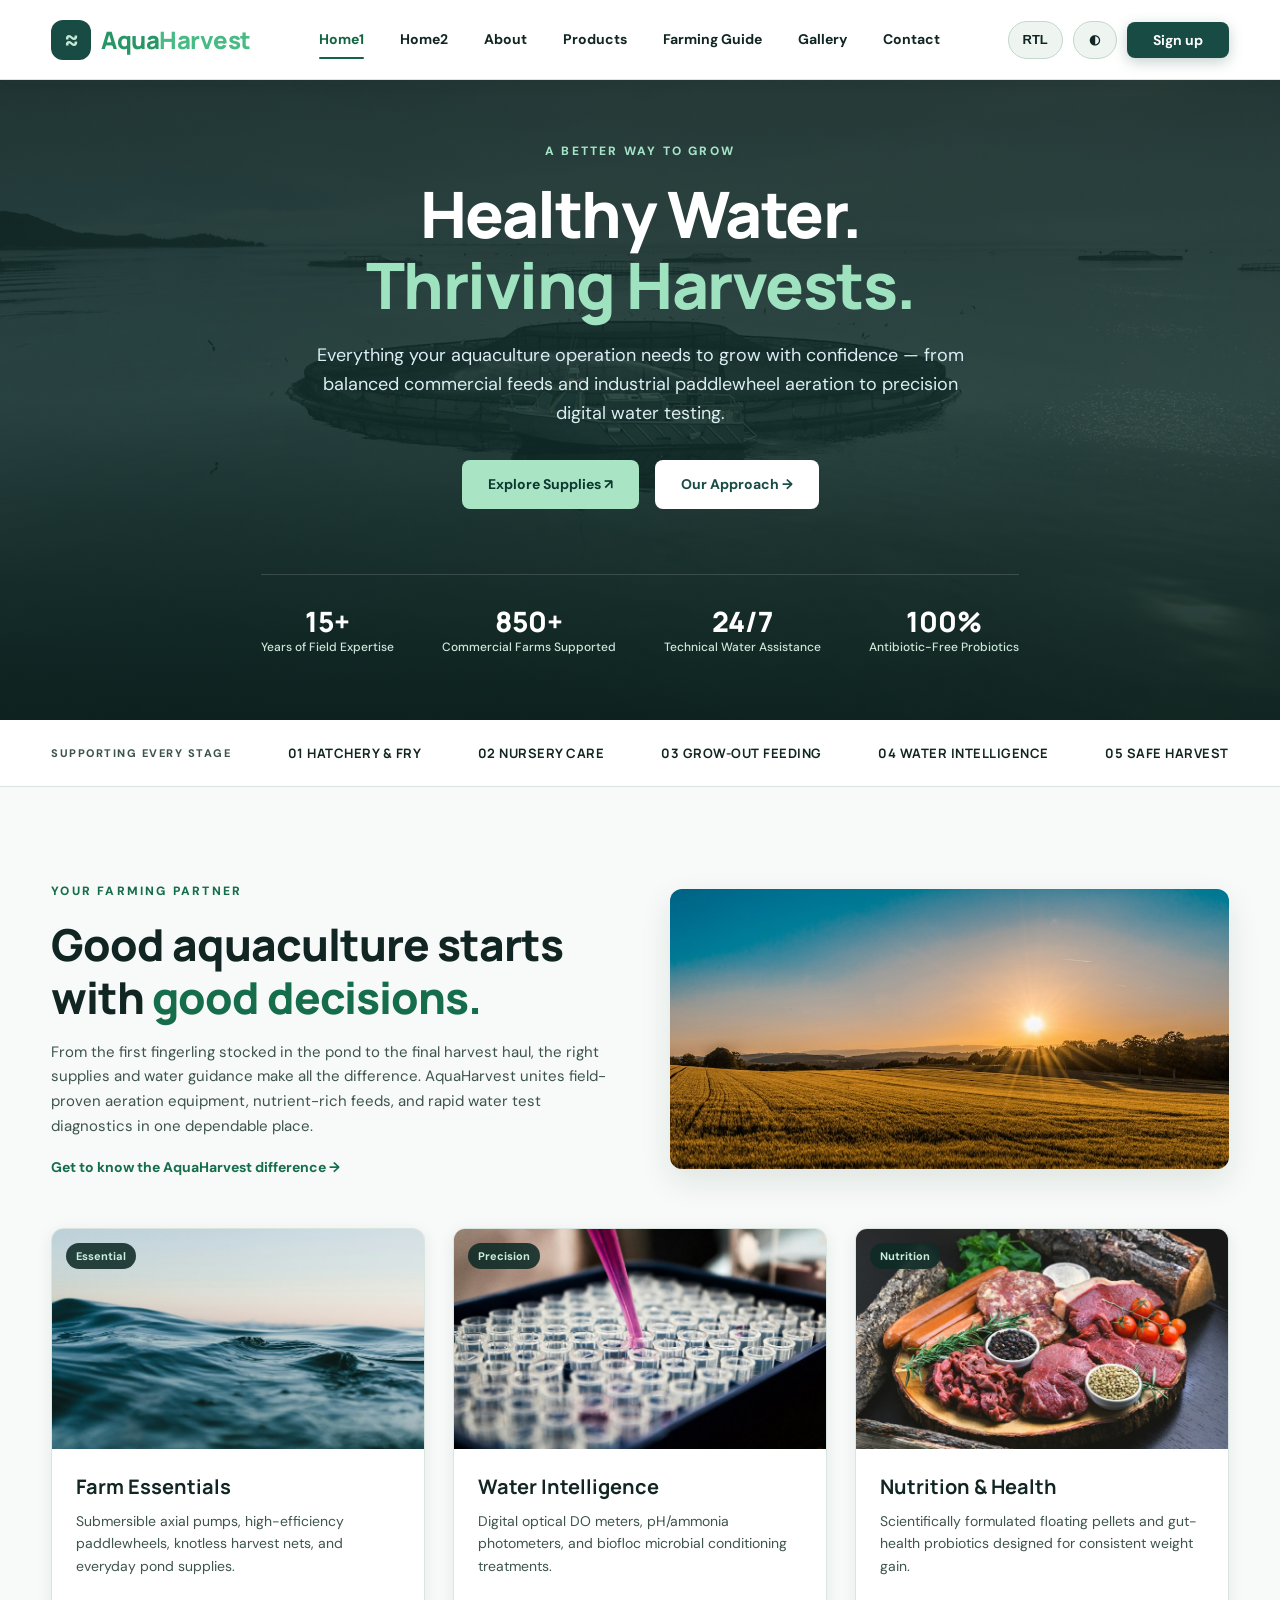
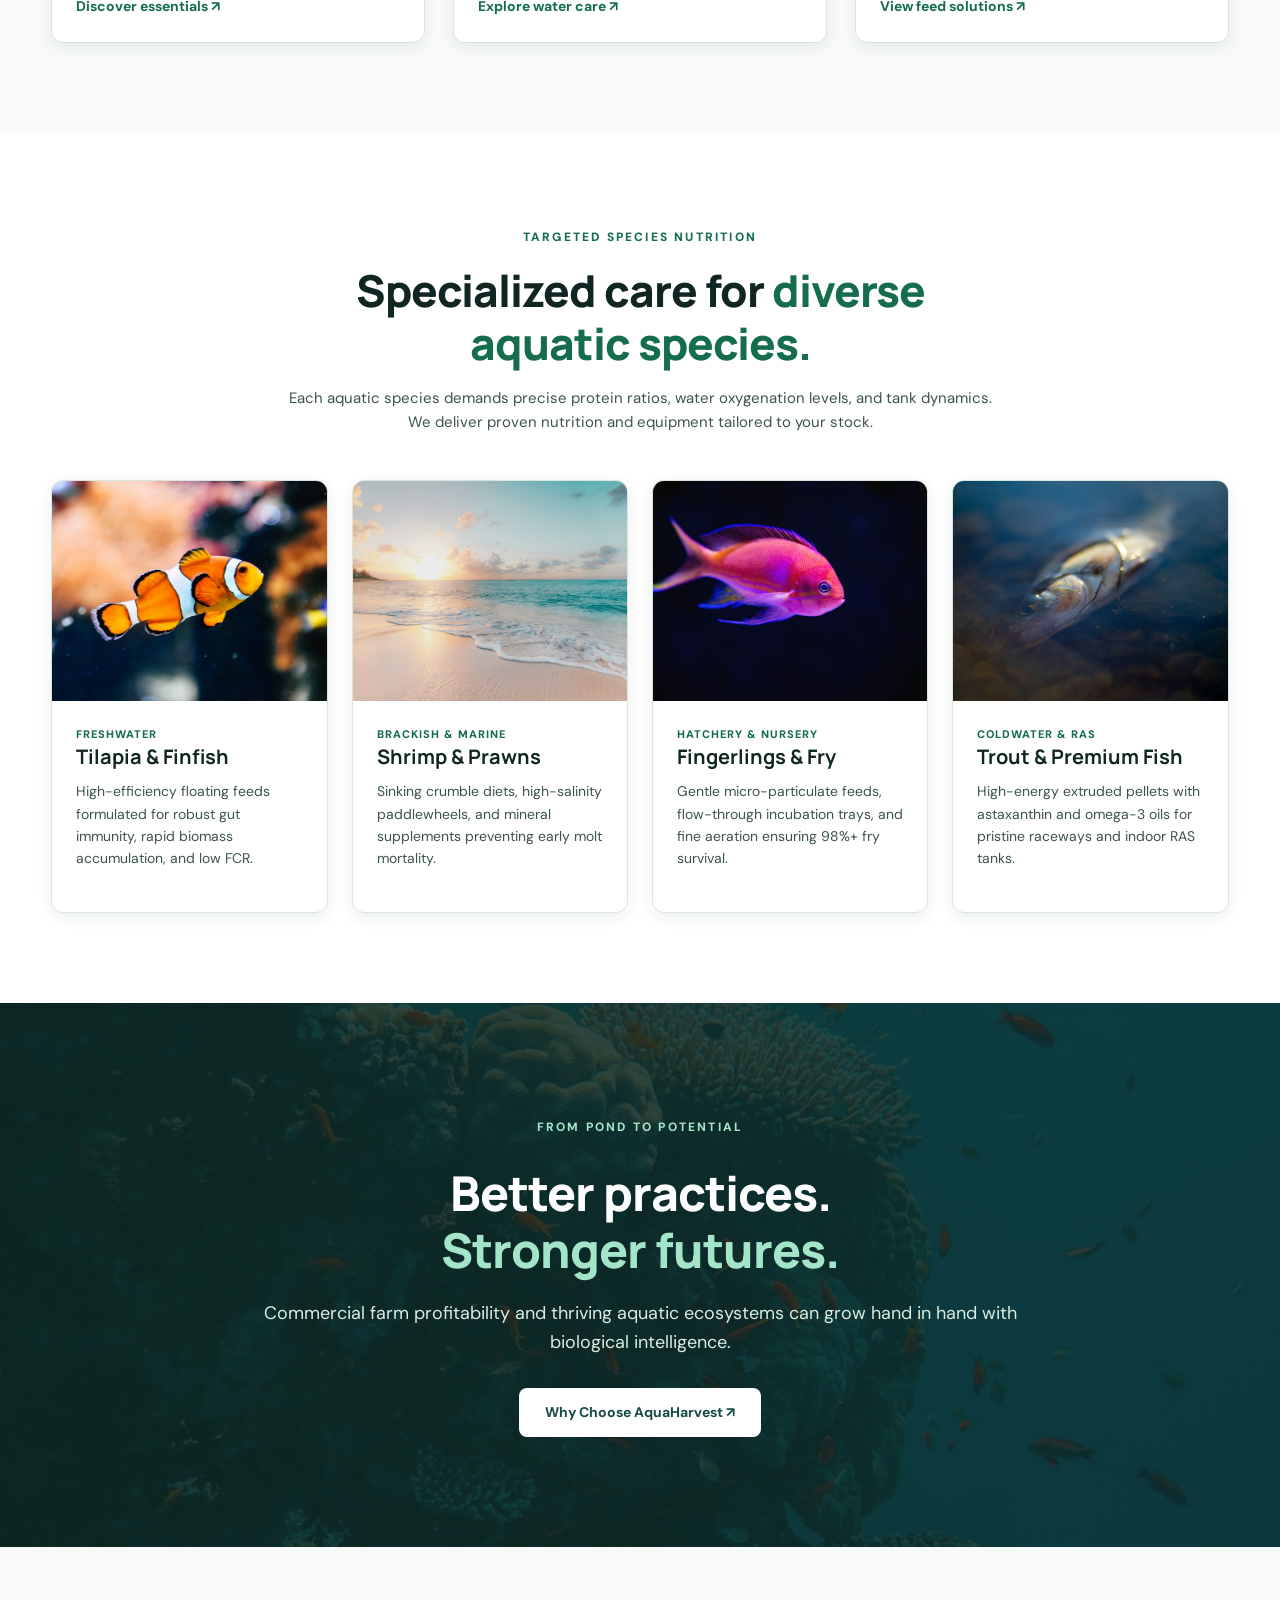
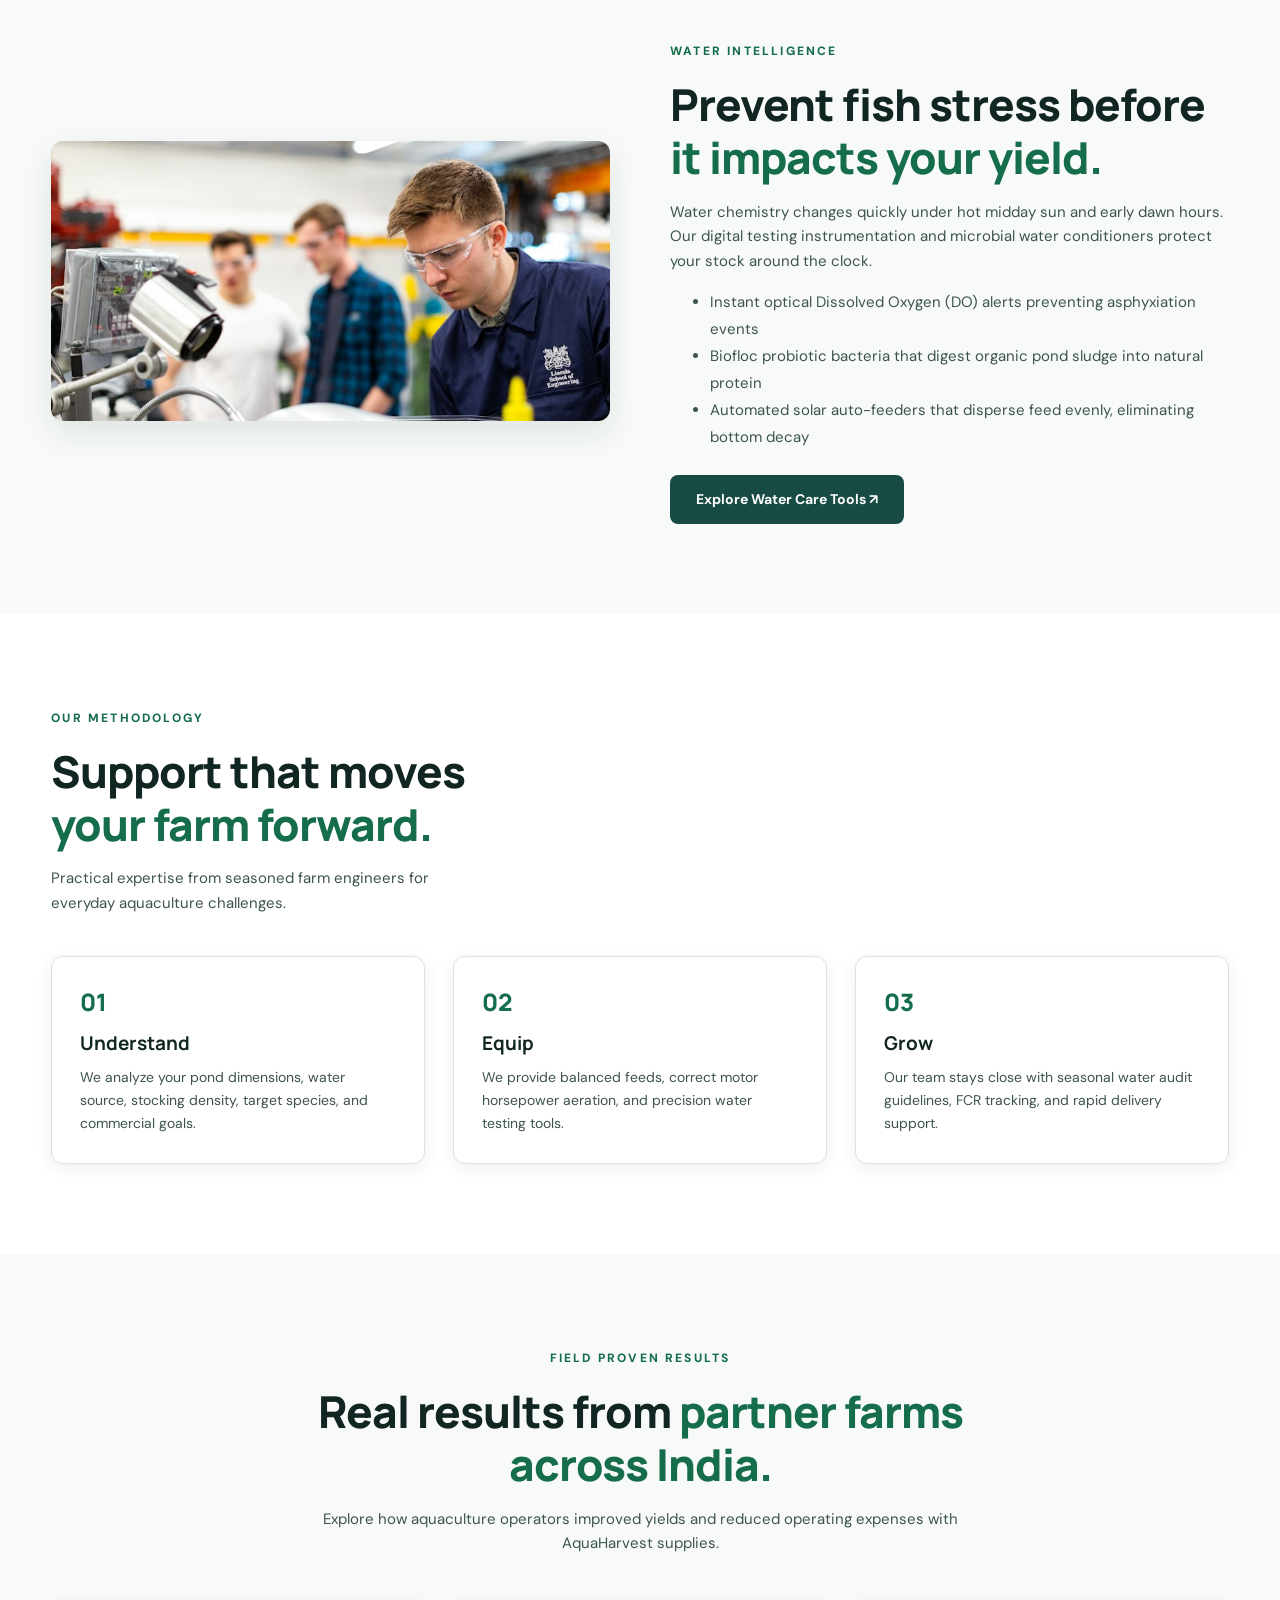
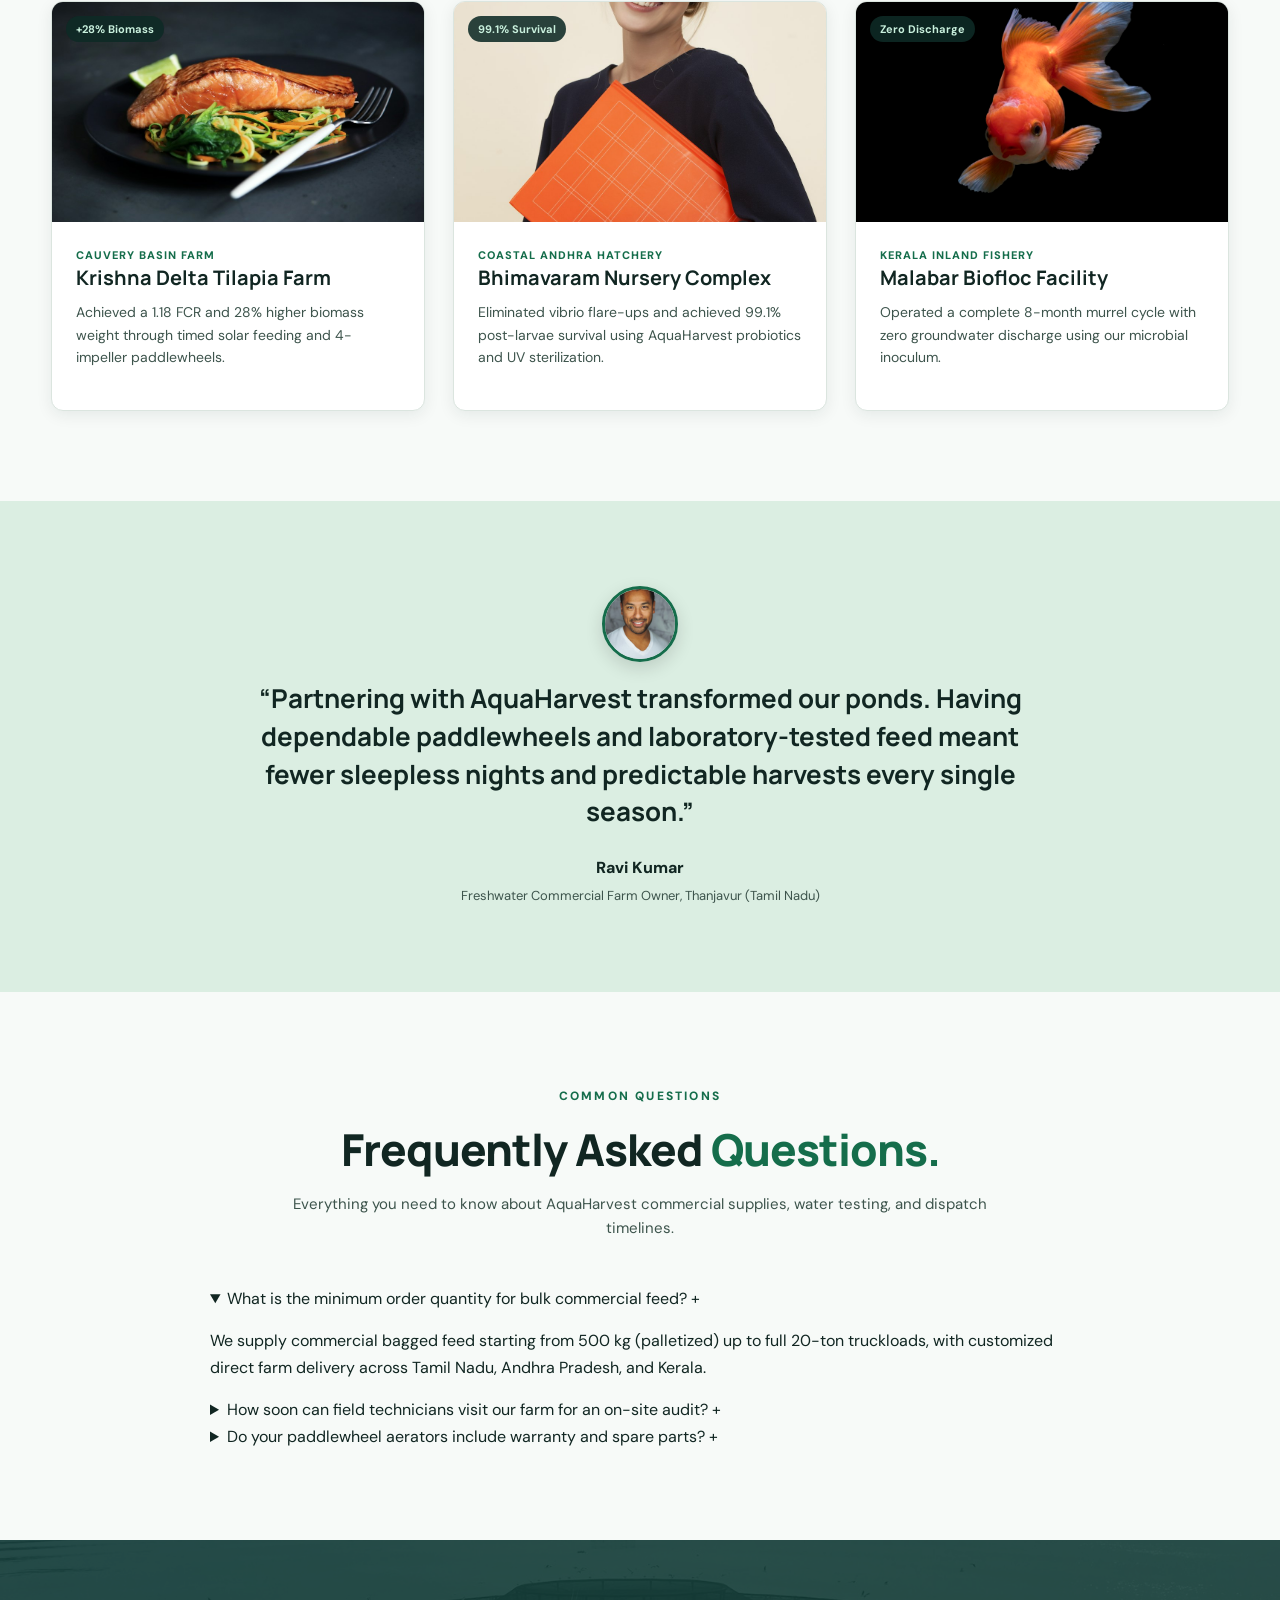
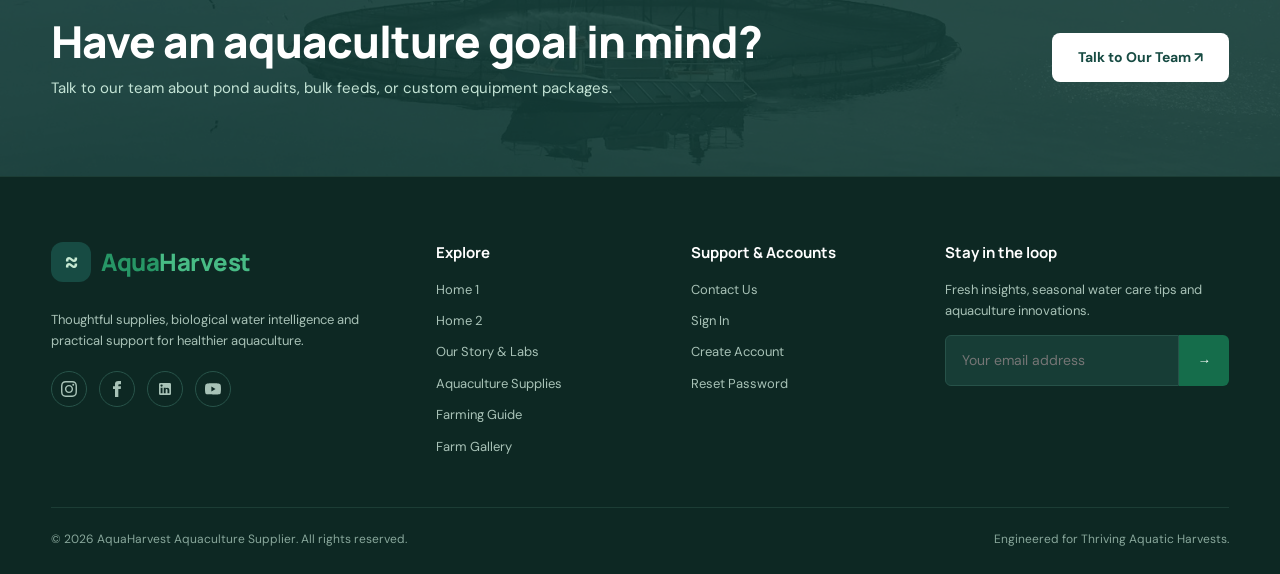
==== commit 664a554a: "Fix all 17 issues: authentic aquaculture photos, farming guide page, FAQ accordions, author social i" ====
--- a/index.html
+++ b/index.html
@@ -298,14 +298,58 @@
       </div>
     </section>
 
-    <!-- Testimonial Section -->
+    <!-- Testimonial Section with Farmer Avatar -->
     <section class="testimonial">
       <div class="container">
+        <img class="testimonial-avatar" src="assets/images/farmer-avatar.jpg" alt="Ravi Kumar - AquaHarvest Partner Farmer" loading="lazy">
         <blockquote class="testimonial-quote">“Partnering with AquaHarvest transformed our ponds. Having dependable
           paddlewheels and laboratory-tested feed meant fewer sleepless nights and predictable harvests every single
           season.”</blockquote>
         <div class="testimonial-author">Ravi Kumar</div>
         <small class="testimonial-role">Freshwater Commercial Farm Owner, Thanjavur (Tamil Nadu)</small>
+      </div>
+    </section>
+
+    <!-- FAQ Section -->
+    <section class="section" id="faq">
+      <div class="container" style="max-width: 860px;">
+        <div class="center">
+          <span class="eyebrow">COMMON QUESTIONS</span>
+          <h2>Frequently Asked <em>Questions.</em></h2>
+          <p class="muted">Everything you need to know about AquaHarvest commercial supplies, water testing, and dispatch timelines.</p>
+        </div>
+
+        <div class="faq-accordion" style="margin-top: 36px;">
+          <details class="faq-item" open>
+            <summary class="faq-question">
+              <span>What is the minimum order quantity for bulk commercial feed?</span>
+              <span class="faq-icon">+</span>
+            </summary>
+            <div class="faq-answer">
+              <p>We supply commercial bagged feed starting from 500 kg (palletized) up to full 20-ton truckloads, with customized direct farm delivery across Tamil Nadu, Andhra Pradesh, and Kerala.</p>
+            </div>
+          </details>
+
+          <details class="faq-item">
+            <summary class="faq-question">
+              <span>How soon can field technicians visit our farm for an on-site audit?</span>
+              <span class="faq-icon">+</span>
+            </summary>
+            <div class="faq-answer">
+              <p>For urgent water parameter diagnostics or seasonal pond setup audits, our mobile laboratory van arrives within 24 to 48 hours of request confirmation.</p>
+            </div>
+          </details>
+
+          <details class="faq-item">
+            <summary class="faq-question">
+              <span>Do your paddlewheel aerators include warranty and spare parts?</span>
+              <span class="faq-icon">+</span>
+            </summary>
+            <div class="faq-answer">
+              <p>Yes. All AquaHarvest 2HP and 4HP paddlewheel aerators carry a 1-year direct manufacturer warranty with guaranteed 48-hour dispatch on impellers, reducers, and nylon bearings.</p>
+            </div>
+          </details>
+        </div>
       </div>
     </section>
 
--- a/assets/css/style.css
+++ b/assets/css/style.css
@@ -1,32 +1,58 @@
 /* AquaHarvest Aquaculture Supplier Stylesheet */
 :root {
-  --bg: #f8faf8;
+  --bg: #f7faf8;
   --panel: #ffffff;
-  --ink: #14352f;
-  --muted: #576d65;
+  --header-bg: #ffffff;
+  --header-border: #dbe5df;
+  --nav-link: #112622;
+  --nav-link-hover: #126343;
+  --nav-btn-bg: #eef5f1;
+  --nav-btn-border: #c4d7cd;
+  --nav-btn-text: #112622;
+  --nav-btn-hover: #dbece3;
+  --ink: #112622;
+  --muted: #3d544c;
   --green: #174b43;
   --green-light: #256658;
   --mint: #dbeee2;
-  --accent: #50a37e;
-  --line: #e1e9e4;
-  --shadow-sm: 0 4px 12px rgba(20, 53, 47, 0.05);
-  --shadow-md: 0 12px 32px rgba(20, 53, 47, 0.08);
-  --shadow-lg: 0 20px 48px rgba(20, 53, 47, 0.12);
+  --accent: #156d4b;
+  --line: #dbe5df;
+  --card-bg: #ffffff;
+  --card-border: #dbe5df;
+  --card-shadow: 0 4px 16px rgba(17, 38, 34, 0.08);
+  --footer-bg: #0d2823;
+  --footer-color: #e5f1ea;
+  --shadow-sm: 0 4px 12px rgba(17, 38, 34, 0.06);
+  --shadow-md: 0 12px 32px rgba(17, 38, 34, 0.1);
+  --shadow-lg: 0 20px 48px rgba(17, 38, 34, 0.14);
   --radius-sm: 6px;
   --radius-md: 12px;
   --radius-lg: 18px;
 }
 
 html[data-theme="dark"] {
-  --bg: #0e1b19;
-  --panel: #162925;
-  --ink: #eaf3ee;
-  --muted: #a6bcb2;
+  --bg: #0b1715;
+  --panel: #132420;
+  --header-bg: #0d1e1b;
+  --header-border: #1f3d36;
+  --nav-link: #f0f7f3;
+  --nav-link-hover: #5cdbb5;
+  --nav-btn-bg: #15332c;
+  --nav-btn-border: #285449;
+  --nav-btn-text: #f0f7f3;
+  --nav-btn-hover: #204c41;
+  --ink: #f0f7f3;
+  --muted: #b4ccc2;
   --green: #48a783;
   --green-light: #60c59e;
-  --mint: #223f37;
-  --accent: #7cdbb5;
-  --line: #27423a;
+  --mint: #1c3831;
+  --accent: #5cdbb5;
+  --line: #223f38;
+  --card-bg: #132420;
+  --card-border: #223f38;
+  --card-shadow: 0 4px 20px rgba(0, 0, 0, 0.4);
+  --footer-bg: #071311;
+  --footer-color: #d8eae1;
   --shadow-sm: 0 4px 12px rgba(0, 0, 0, 0.25);
   --shadow-md: 0 12px 32px rgba(0, 0, 0, 0.35);
   --shadow-lg: 0 20px 48px rgba(0, 0, 0, 0.45);
@@ -34,6 +60,10 @@
 
 * {
   box-sizing: border-box;
+}
+
+html {
+  scroll-behavior: smooth;
 }
 
 body {
@@ -41,7 +71,7 @@
   background: var(--bg);
   color: var(--ink);
   font: 16px/1.65 'DM Sans', -apple-system, BlinkMacSystemFont, 'Segoe UI', Roboto, sans-serif;
-  transition: background 0.25s ease, color 0.25s ease;
+  transition: background 0.3s ease, color 0.3s ease;
 }
 
 a {
@@ -60,7 +90,9 @@
   margin: auto;
 }
 
-/* UNIFIED BRAND NAME STYLING FOR NAVBAR AND FOOTER */
+/* =========================================================
+   STATIC BRAND NAME STYLING (NAVBAR & FOOTER)
+   ========================================================= */
 .brand,
 .site-header .brand,
 .site-footer .brand,
@@ -78,7 +110,8 @@
   white-space: nowrap !important;
   flex-shrink: 0 !important;
   text-decoration: none !important;
-  color: #ffffff !important;
+  color: #279666 !important;
+  /* STATIC emerald brand color */
 }
 
 .brand span span,
@@ -86,7 +119,8 @@
 .site-footer .brand span span,
 .footer-brand span span,
 .footer-main .brand span span {
-  color: #50a37e !important;
+  color: #48bb85 !important;
+  /* STATIC mint accent */
 }
 
 .brand-mark,
@@ -99,23 +133,34 @@
   height: 40px !important;
   border-radius: 12px !important;
   background: #174b43 !important;
+  /* STATIC */
   color: #c6e8d2 !important;
+  /* STATIC */
   font-size: 26px !important;
   line-height: 1 !important;
   flex-shrink: 0 !important;
 }
 
-/* 1. NAVBAR - MENUS ALIGNED TO CENTER & SIGNUP AS BUTTON AT LAST */
+/* =========================================================
+   STICKY NAVBAR - THEMED IN LIGHT & DARK MODE WITHOUT CONTRAST ISSUE
+   ========================================================= */
+#site-header {
+  position: sticky;
+  top: 0;
+  z-index: 1000;
+  width: 100%;
+}
+
 .site-header {
   height: 80px;
-  background: #0d2823;
-  color: #ffffff;
-  border-bottom: 1px solid #1c443b;
+  background: var(--header-bg);
+  color: var(--ink);
+  border-bottom: 1px solid var(--header-border);
   position: sticky;
   top: 0;
-  z-index: 100;
-  box-shadow: 0 4px 20px rgba(0, 0, 0, 0.2);
-  transition: background 0.25s ease, border-color 0.25s ease;
+  z-index: 1000;
+  box-shadow: var(--shadow-sm);
+  transition: background 0.3s ease, border-color 0.3s ease, color 0.3s ease;
 }
 
 .nav-wrap {
@@ -124,6 +169,7 @@
   align-items: center;
   justify-content: space-between;
   gap: 24px;
+  position: relative;
 }
 
 /* Centered Navbar Menus */
@@ -139,15 +185,15 @@
 .main-nav a {
   font-size: 14px;
   font-weight: 700;
-  color: #c2dcd3;
-  padding: 6px 4px;
+  color: var(--nav-link);
+  padding: 8px 4px;
   position: relative;
   transition: color 0.2s ease;
 }
 
 .main-nav a:hover,
 .main-nav a.active {
-  color: #5cdbb5;
+  color: var(--nav-link-hover);
 }
 
 .main-nav a.active::after {
@@ -157,11 +203,11 @@
   left: 4px;
   right: 4px;
   height: 2px;
-  background: #5cdbb5;
+  background: var(--nav-link-hover);
   border-radius: 2px;
 }
 
-/* Nav Tools & Signup Button at Last */
+/* Right Nav Tools */
 .nav-tools {
   display: flex;
   align-items: center;
@@ -170,26 +216,13 @@
 }
 
 .nav-login {
-  font-size: 13px;
-  font-weight: 700;
-  color: #c2dcd3;
-  padding: 8px 16px;
-  border-radius: 20px;
-  border: 1px solid #244e43;
-  background: transparent;
-  transition: all 0.2s ease;
-}
-
-.nav-login:hover {
-  color: #ffffff;
-  border-color: #50a37e;
-  background: #173d35;
+  display: none !important;
 }
 
 .tool-btn {
-  background: #153831;
-  color: #eaf3ee;
-  border: 1px solid #275247;
+  background: var(--nav-btn-bg);
+  color: var(--nav-btn-text);
+  border: 1px solid var(--nav-btn-border);
   border-radius: 20px;
   padding: 8px 14px;
   font-size: 13px;
@@ -199,51 +232,130 @@
   align-items: center;
   justify-content: center;
   transition: all 0.2s ease;
+  min-width: 44px;
+  min-height: 38px;
 }
 
 .tool-btn:hover {
-  background: #204d44;
-  border-color: #50a37e;
+  background: var(--nav-btn-hover);
+  border-color: var(--nav-link-hover);
 }
 
 .btn-signup {
-  background: #3b916d;
+  background: #174b43;
   color: #ffffff !important;
-  padding: 9px 20px;
-  border-radius: 24px;
+  padding: 6px 16px;
+  min-height: 36px;
+  height: 36px;
+  line-height: 1;
+  border-radius: 20px;
   font-size: 13px;
   font-weight: 700;
   display: inline-flex;
   align-items: center;
   justify-content: center;
   white-space: nowrap;
-  border: 1px solid #3b916d;
+  border: 1px solid #174b43;
+  box-shadow: 0 4px 14px rgba(23, 75, 67, 0.25);
+  transition: all 0.25s ease;
+}
+
+html[data-theme="dark"] .btn-signup {
+  background: #3b916d;
+  border-color: #3b916d;
   box-shadow: 0 4px 14px rgba(59, 145, 109, 0.35);
-  transition: all 0.25s ease;
 }
 
 .btn-signup:hover {
-  background: #48a67e;
+  background: #256658;
   transform: translateY(-2px);
-  box-shadow: 0 6px 18px rgba(59, 145, 109, 0.45);
-}
-
+  box-shadow: 0 6px 18px rgba(23, 75, 67, 0.35);
+}
+
+/* Mobile Menu Button */
 .mobile-menu {
   display: none;
-  background: #153831;
-  color: #ffffff;
-  border: 1px solid #275247;
+  background: var(--nav-btn-bg);
+  color: var(--nav-btn-text);
+  border: 1px solid var(--nav-btn-border);
   border-radius: 8px;
   padding: 8px 12px;
-  font-size: 18px;
+  font-size: 20px;
+  line-height: 1;
   cursor: pointer;
+  min-width: 44px;
+  min-height: 38px;
+  align-items: center;
+  justify-content: center;
+  transition: all 0.2s ease;
+}
+
+.mobile-menu:hover {
+  background: var(--nav-btn-hover);
+  border-color: var(--nav-link-hover);
 }
 
 .mobile-nav-actions {
   display: none;
 }
 
-/* 2 & 3. HERO SECTIONS - REALISTIC BACKGROUND IMAGES & CENTER-ALIGNED CONTENTS */
+/* =========================================================
+   SCROLL TO TOP (BACK TO TOP) BUTTON FOR ALL PAGES
+   ========================================================= */
+.scroll-top-btn {
+  position: fixed;
+  bottom: 28px;
+  right: 28px;
+  width: 48px;
+  height: 48px;
+  border-radius: 50%;
+  background: #174b43;
+  color: #ffffff;
+  border: 2px solid rgba(255, 255, 255, 0.25);
+  font-size: 20px;
+  font-weight: 800;
+  line-height: 1;
+  display: flex;
+  align-items: center;
+  justify-content: center;
+  cursor: pointer;
+  box-shadow: 0 6px 20px rgba(0, 0, 0, 0.25);
+  opacity: 0;
+  visibility: hidden;
+  transform: translateY(16px);
+  transition: all 0.3s ease;
+  z-index: 9999;
+}
+
+.scroll-top-btn.visible {
+  opacity: 1;
+  visibility: visible;
+  transform: translateY(0);
+}
+
+.scroll-top-btn:hover {
+  background: #256658;
+  transform: translateY(-3px);
+  box-shadow: 0 8px 24px rgba(0, 0, 0, 0.35);
+}
+
+html[data-theme="dark"] .scroll-top-btn {
+  background: #3b916d;
+  border-color: rgba(255, 255, 255, 0.15);
+}
+
+html[data-theme="dark"] .scroll-top-btn:hover {
+  background: #48a67e;
+}
+
+[dir="rtl"] .scroll-top-btn {
+  right: auto;
+  left: 28px;
+}
+
+/* =========================================================
+   HERO SECTIONS - REALISTIC BACKGROUND IMAGES & CENTER ALIGNMENT
+   ========================================================= */
 .hero,
 .page-hero {
   position: relative;
@@ -267,7 +379,7 @@
   padding: 60px 0;
 }
 
-/* Realistic Hero Backgrounds for All Pages */
+/* Hero Background Images */
 .hero1 {
   background-image: url('../images/hero-home1.jpg');
 }
@@ -292,18 +404,16 @@
   background-image: url('../images/hero-contact.jpg');
 }
 
-/* Dark contrast overlay for crisp text readability over realistic photography */
+/* Dark Contrast Overlay */
 .hero::before,
 .page-hero::before {
   content: '';
   position: absolute;
   inset: 0;
-  background: linear-gradient(
-    180deg,
-    rgba(9, 31, 27, 0.85) 0%,
-    rgba(13, 44, 39, 0.76) 50%,
-    rgba(9, 31, 27, 0.92) 100%
-  );
+  background: linear-gradient(180deg,
+      rgba(9, 31, 27, 0.85) 0%,
+      rgba(13, 44, 39, 0.76) 50%,
+      rgba(9, 31, 27, 0.92) 100%);
   z-index: 1;
 }
 
@@ -324,7 +434,7 @@
 
 .eyebrow {
   display: inline-block;
-  color: #72cca7;
+  color: var(--accent);
   font-size: 12px;
   font-weight: 800;
   letter-spacing: 2.2px;
@@ -333,14 +443,16 @@
   text-align: center;
 }
 
-.eyebrow.light {
-  color: #a4e4c9;
+.eyebrow.light,
+.hero .eyebrow,
+.page-hero .eyebrow {
+  color: #a4e4c9 !important;
 }
 
 .hero h1,
 .page-hero h1 {
-  font: 800 clamp(40px, 5.5vw, 68px)/1.12 'Manrope', sans-serif;
-  letter-spacing: -2px;
+  font: 800 clamp(32px, 5vw, 68px)/1.12 'Manrope', sans-serif;
+  letter-spacing: -1.5px;
   margin: 0 auto 20px auto;
   color: #ffffff;
   text-align: center;
@@ -352,7 +464,7 @@
   font-style: normal;
 }
 
-.hero-content > p,
+.hero-content>p,
 .page-hero p {
   max-width: 650px;
   color: #dbeef3;
@@ -426,7 +538,7 @@
 .text-link {
   font-size: 14px;
   font-weight: 700;
-  color: #3b916d;
+  color: var(--accent);
   display: inline-flex;
   align-items: center;
   gap: 6px;
@@ -477,7 +589,9 @@
   font-weight: 500;
 }
 
-/* 4 & 5. REALISTIC IMAGES ACROSS SECTIONS & EXPANDED SECTIONS */
+/* =========================================================
+   SECTIONS & CARDS
+   ========================================================= */
 .section {
   padding: 90px 0;
   position: relative;
@@ -498,19 +612,15 @@
 }
 
 h2 {
-  font: 800 clamp(30px, 4vw, 44px)/1.2 'Manrope', sans-serif;
-  letter-spacing: -1.2px;
+  font: 800 clamp(28px, 4vw, 44px)/1.2 'Manrope', sans-serif;
+  letter-spacing: -1px;
   margin: 0 0 16px;
   color: var(--ink);
 }
 
 h2 em {
   font-style: normal;
-  color: #3b916d;
-}
-
-html[data-theme="dark"] h2 em {
-  color: #63d1a4;
+  color: var(--accent);
 }
 
 .muted {
@@ -531,7 +641,8 @@
   border-radius: var(--radius-md);
   overflow: hidden;
   box-shadow: var(--shadow-md);
-  min-height: 380px;
+  height: 280px;
+  max-height: 290px;
 }
 
 .split-image-card img {
@@ -545,7 +656,7 @@
   transform: scale(1.03);
 }
 
-/* Feature Cards with Realistic Images */
+/* Feature Cards */
 .three {
   display: grid;
   grid-template-columns: repeat(3, 1fr);
@@ -559,11 +670,11 @@
 }
 
 .feature-photo-card {
-  background: var(--panel);
-  border: 1px solid var(--line);
+  background: var(--card-bg);
+  border: 1px solid var(--card-border);
   border-radius: var(--radius-md);
   overflow: hidden;
-  box-shadow: var(--shadow-sm);
+  box-shadow: var(--card-shadow);
   display: flex;
   flex-direction: column;
   transition: all 0.3s ease;
@@ -572,7 +683,7 @@
 .feature-photo-card:hover {
   transform: translateY(-5px);
   box-shadow: var(--shadow-md);
-  border-color: #3b916d;
+  border-color: var(--accent);
 }
 
 .card-media {
@@ -597,7 +708,7 @@
   position: absolute;
   top: 14px;
   left: 14px;
-  background: rgba(14, 43, 38, 0.85);
+  background: rgba(14, 43, 38, 0.88);
   color: #c9f0dd;
   padding: 4px 10px;
   border-radius: 20px;
@@ -637,6 +748,7 @@
   background: var(--panel);
   border-bottom: 1px solid var(--line);
   padding: 24px 0;
+  transition: background 0.3s ease;
 }
 
 .trust-inner {
@@ -660,13 +772,13 @@
   letter-spacing: 0.5px;
 }
 
-/* Image Band with Realistic Background */
+/* Image Band */
 .image-band {
   padding: 110px 0;
   color: #ffffff;
   position: relative;
   background: linear-gradient(180deg, rgba(14, 43, 38, 0.86), rgba(14, 43, 38, 0.86)),
-              url('../images/facility.jpg') center/cover no-repeat;
+    url('../images/facility.jpg') center/cover no-repeat;
   text-align: center;
 }
 
@@ -701,23 +813,23 @@
 .steps article,
 .values article {
   padding: 28px;
-  background: var(--panel);
-  border: 1px solid var(--line);
+  background: var(--card-bg);
+  border: 1px solid var(--card-border);
   border-radius: var(--radius-md);
-  box-shadow: var(--shadow-sm);
+  box-shadow: var(--card-shadow);
   transition: all 0.3s ease;
 }
 
 .steps article:hover,
 .values article:hover {
   transform: translateY(-4px);
-  border-color: #3b916d;
+  border-color: var(--accent);
 }
 
 .steps b,
 .values b {
   font: 800 24px 'Manrope', sans-serif;
-  color: #3b916d;
+  color: var(--accent);
   display: block;
   margin-bottom: 12px;
 }
@@ -741,6 +853,18 @@
   padding: 85px 0;
   background: var(--mint);
   text-align: center;
+  transition: background 0.3s ease;
+}
+
+.testimonial-avatar {
+  width: 76px;
+  height: 76px;
+  border-radius: 50%;
+  object-fit: cover;
+  margin: 0 auto 18px auto;
+  border: 3px solid var(--accent);
+  box-shadow: 0 6px 18px rgba(0, 0, 0, 0.14);
+  display: block;
 }
 
 .testimonial-quote {
@@ -794,7 +918,9 @@
   margin: 0;
 }
 
-/* 6. PRODUCTS PAGE - 3*3 GRID OF REALISTIC PRODUCT CARDS */
+/* =========================================================
+   6. PRODUCTS PAGE - 3*3 GRID
+   ========================================================= */
 .filter-tabs {
   display: flex;
   justify-content: center;
@@ -835,11 +961,11 @@
 }
 
 .product-card {
-  background: var(--panel);
-  border: 1px solid var(--line);
+  background: var(--card-bg);
+  border: 1px solid var(--card-border);
   border-radius: var(--radius-md);
   overflow: hidden;
-  box-shadow: var(--shadow-sm);
+  box-shadow: var(--card-shadow);
   display: flex;
   flex-direction: column;
   transition: all 0.3s ease;
@@ -848,7 +974,7 @@
 .product-card:hover {
   transform: translateY(-6px);
   box-shadow: var(--shadow-md);
-  border-color: #3b916d;
+  border-color: var(--accent);
 }
 
 .product-card .card-media {
@@ -867,7 +993,7 @@
   font-weight: 800;
   text-transform: uppercase;
   letter-spacing: 1px;
-  color: #3b916d;
+  color: var(--accent);
 }
 
 .product-price {
@@ -895,7 +1021,9 @@
   width: 100%;
 }
 
-/* Gallery Grid */
+/* =========================================================
+   GALLERY PAGE (Properly Aligned Grid & Uncropped Images)
+   ========================================================= */
 .gallery-grid {
   display: grid;
   grid-template-columns: repeat(3, 1fr);
@@ -906,31 +1034,50 @@
   position: relative;
   border-radius: var(--radius-md);
   overflow: hidden;
-  height: 280px;
-  box-shadow: var(--shadow-sm);
+  height: 290px;
+  box-shadow: var(--card-shadow);
   cursor: pointer;
+  background: #081d19;
+  border: 1px solid var(--card-border);
+  display: flex;
+  align-items: center;
+  justify-content: center;
+  transition: transform 0.3s ease, box-shadow 0.3s ease;
+}
+
+.gallery-card:hover {
+  transform: translateY(-4px);
+  box-shadow: var(--shadow-md);
+  border-color: var(--accent);
 }
 
 .gallery-card img {
   width: 100%;
   height: 100%;
   object-fit: cover;
-  transition: transform 0.5s ease;
+  object-position: center;
+  transition: transform 0.4s ease;
+}
+
+.gallery-card:nth-child(10) img {
+  object-position: center 12%;
 }
 
 .gallery-card:hover img {
-  transform: scale(1.08);
+  transform: scale(1.05);
 }
 
 .gallery-caption {
   position: absolute;
   inset: auto 0 0 0;
-  padding: 24px 20px 16px;
-  background: linear-gradient(180deg, transparent 0%, rgba(9, 29, 25, 0.9) 100%);
+  padding: 30px 20px 14px;
+  background: linear-gradient(180deg, transparent 0%, rgba(8, 29, 25, 0.95) 100%);
   color: #ffffff;
   display: flex;
   flex-direction: column;
   gap: 4px;
+  z-index: 2;
+  pointer-events: none;
 }
 
 .gallery-caption h4 {
@@ -944,7 +1091,9 @@
   color: #b7e8d0;
 }
 
-/* Contact Page Layout */
+/* =========================================================
+   CONTACT PAGE
+   ========================================================= */
 .contact-layout {
   display: grid;
   grid-template-columns: 0.9fr 1.1fr;
@@ -960,15 +1109,27 @@
 }
 
 .contact-icon {
-  width: 44px;
-  height: 44px;
-  border-radius: 12px;
+  width: 40px;
+  height: 40px;
+  border-radius: 10px;
   background: var(--mint);
-  color: #174b43;
+  color: var(--green);
   display: grid;
   place-items: center;
-  font-size: 20px;
+  font-size: 16px;
   flex-shrink: 0;
+  transition: all 0.25s ease;
+}
+
+.contact-icon svg {
+  width: 18px;
+  height: 18px;
+  fill: currentColor;
+}
+
+html[data-theme="dark"] .contact-icon {
+  background: #1f3d36 !important;
+  color: #5cdbb5 !important;
 }
 
 .contact-detail div {
@@ -990,10 +1151,10 @@
 
 .contact-form {
   padding: 36px;
-  background: var(--panel);
-  border: 1px solid var(--line);
+  background: var(--card-bg);
+  border: 1px solid var(--card-border);
   border-radius: var(--radius-md);
-  box-shadow: var(--shadow-sm);
+  box-shadow: var(--card-shadow);
 }
 
 .contact-form h3 {
@@ -1034,8 +1195,8 @@
 textarea:focus,
 select:focus {
   outline: none;
-  border-color: #3b916d;
-  box-shadow: 0 0 0 3px rgba(59, 145, 109, 0.15);
+  border-color: var(--accent);
+  box-shadow: 0 0 0 3px rgba(59, 145, 109, 0.2);
 }
 
 .map-wrap {
@@ -1047,14 +1208,16 @@
   height: 380px;
   border: 0;
   border-radius: var(--radius-md);
-  box-shadow: var(--shadow-sm);
-}
-
-/* 7. AUTHENTICATION PAGES STYLING */
+  box-shadow: var(--card-shadow);
+}
+
+/* =========================================================
+   7. AUTHENTICATION PAGES
+   ========================================================= */
 .auth-page {
   min-height: 100vh;
-  background: linear-gradient(135deg, rgba(230, 243, 236, 0.85), rgba(248, 246, 239, 0.9)),
-              url('../images/hero-home1.jpg') center/cover fixed;
+  background: linear-gradient(135deg, rgba(230, 243, 236, 0.88), rgba(248, 246, 239, 0.92)),
+    url('../images/hero-home1.jpg') center/cover fixed;
   display: flex;
   flex-direction: column;
   align-items: center;
@@ -1064,11 +1227,11 @@
 }
 
 html[data-theme="dark"] .auth-page {
-  background: linear-gradient(135deg, rgba(14, 27, 25, 0.92), rgba(9, 18, 16, 0.95)),
-              url('../images/hero-home1.jpg') center/cover fixed;
-}
-
-/* RTL and Theme buttons at top right corner OUTSIDE the cards */
+  background: linear-gradient(135deg, rgba(11, 23, 21, 0.94), rgba(7, 15, 13, 0.96)),
+    url('../images/hero-home1.jpg') center/cover fixed;
+}
+
+/* RTL & Theme buttons fixed at top right outside card */
 .auth-top-tools {
   position: fixed;
   top: 24px;
@@ -1105,25 +1268,27 @@
   border-radius: var(--radius-lg);
   box-shadow: var(--shadow-lg);
   border: 1px solid var(--line);
-  transition: all 0.25s ease;
-}
-
-/* Brand inside the card, aligned center */
+  transition: all 0.3s ease;
+}
+
+/* Brand inside card aligned center */
 .auth-card .brand {
   display: flex !important;
   align-items: center !important;
   justify-content: center !important;
   text-align: center !important;
-  margin: 0 auto 24px auto !important;
+  margin: 0 auto 20px auto !important;
   width: 100% !important;
-  color: var(--ink) !important;
-}
-
-html[data-theme="dark"] .auth-card .brand {
-  color: #eaf3ee !important;
-}
-
-/* Hide back to home button */
+}
+
+/* Eyebrow aligned center */
+.auth-card .eyebrow {
+  display: block !important;
+  text-align: center !important;
+  margin: 0 auto 16px auto !important;
+  width: 100% !important;
+}
+
 .back-home {
   display: none !important;
 }
@@ -1168,7 +1333,7 @@
 
 .auth-options a,
 .auth-switch a {
-  color: #3b916d;
+  color: var(--accent);
   font-weight: 700;
 }
 
@@ -1218,12 +1383,15 @@
   margin-top: 20px;
 }
 
-/* Footer Section */
+/* =========================================================
+   FOOTER SECTION
+   ========================================================= */
 .site-footer {
-  background: #0d2823;
-  color: #e5f1ea;
+  background: var(--footer-bg);
+  color: var(--footer-color);
   padding: 65px 0 24px;
-  border-top: 1px solid #1f423b;
+  border-top: 1px solid #1c3d35;
+  transition: background 0.3s ease;
 }
 
 .footer-main {
@@ -1238,7 +1406,6 @@
   font-size: 13px;
 }
 
-/* Ensure links in footer except brand are styled cleanly */
 .footer-main a:not(.brand):not(.footer-brand) {
   color: #a8c2b7;
   font-size: 13px;
@@ -1255,13 +1422,13 @@
   margin: 0 0 16px;
 }
 
-.footer-main > div:not(:first-child) > a {
+.footer-main>div:not(:first-child)>a {
   display: block;
   margin: 10px 0;
   transition: color 0.2s ease;
 }
 
-.footer-main > div:not(:first-child) > a:hover {
+.footer-main>div:not(:first-child)>a:hover {
   color: #8be1bc;
   transform: translateX(3px);
 }
@@ -1285,9 +1452,9 @@
 }
 
 .social-row a:hover {
-  background: #3b916d;
+  background: var(--accent);
   color: #ffffff;
-  border-color: #3b916d;
+  border-color: var(--accent);
 }
 
 .newsletter {
@@ -1304,7 +1471,7 @@
 }
 
 .newsletter button {
-  background: #3b916d;
+  background: var(--accent);
   color: #ffffff;
   border: 0;
   padding: 0 18px;
@@ -1323,119 +1490,611 @@
   font-size: 12px;
 }
 
-/* RESPONSIVE DESIGN */
-@media (max-width: 980px) {
-  .product-grid-3x3 {
-    grid-template-columns: repeat(2, 1fr);
-  }
-  .four {
-    grid-template-columns: repeat(2, 1fr);
-  }
-  .footer-main {
-    grid-template-columns: 1fr 1fr;
-  }
-  .main-nav {
-    gap: 16px;
-  }
-  .main-nav a {
-    font-size: 12px;
-  }
-}
-
-@media (max-width: 820px) {
+/* =========================================================
+   RESPONSIVE DESIGN: 1024px, 768px, TABLET & MOBILE VIEWS
+   ========================================================= */
+
+/* 1024px Breakpoint (Tablet Landscape / iPad Pro) */
+@media (max-width: 1024px) {
   .site-header {
-    height: 72px;
-  }
+    height: 76px;
+  }
+
+  /* Show Hamburger Menu at 1024px */
   .mobile-menu {
-    display: block;
-    margin-inline-start: auto;
-  }
+    display: inline-flex;
+  }
+
   .desktop-only {
-    display: none;
-  }
+    display: none !important;
+  }
+
+  /* Hamburger Dropdown Drawer */
   .main-nav {
     display: none;
     position: absolute;
-    top: 72px;
+    top: 76px;
     left: 0;
     right: 0;
-    background: #0d2823;
+    background: var(--header-bg);
+    border-bottom: 1px solid var(--header-border);
+    box-shadow: 0 12px 36px rgba(0, 0, 0, 0.25);
+    flex-direction: column;
     padding: 24px 20px;
-    flex-direction: column;
     gap: 16px;
-    border-bottom: 1px solid #1c443b;
-    box-shadow: 0 8px 30px rgba(0, 0, 0, 0.35);
-  }
+    z-index: 999;
+  }
+
   .main-nav.open {
-    display: flex;
-  }
+    display: flex !important;
+  }
+
   .main-nav a {
     font-size: 16px;
+    font-weight: 700;
     width: 100%;
     text-align: center;
-    padding: 8px 0;
-  }
+    padding: 10px 0;
+  }
+
   .mobile-nav-actions {
     display: flex;
     flex-direction: column;
     width: 100%;
     gap: 12px;
     margin-top: 10px;
-    border-top: 1px solid #1c443b;
+    border-top: 1px solid var(--line);
     padding-top: 16px;
   }
+
+  .mobile-nav-tools {
+    display: flex;
+    gap: 12px;
+    width: 100%;
+  }
+
+  .mobile-nav-tools .tool-btn {
+    flex: 1;
+    min-height: 42px;
+    font-size: 14px;
+    border-radius: 8px;
+    display: inline-flex;
+    align-items: center;
+    justify-content: center;
+  }
+
   .mobile-nav-actions .btn {
     width: 100%;
-  }
+    text-align: center;
+    min-height: 42px;
+  }
+
+  /* Grid adaptations at 1024px */
+  .product-grid-3x3 {
+    grid-template-columns: repeat(2, 1fr);
+    gap: 24px;
+  }
+
+  .gallery-grid {
+    grid-template-columns: repeat(2, 1fr);
+    gap: 20px;
+  }
+
+  .gallery-card {
+    height: 270px;
+  }
+
+  .four {
+    grid-template-columns: repeat(2, 1fr);
+    gap: 24px;
+  }
+
+  .split {
+    gap: 36px;
+  }
+
+  .footer-main {
+    grid-template-columns: 1fr 1fr;
+    gap: 32px;
+  }
+}
+
+/* 768px Breakpoint (Tablet Portrait / iPad) */
+@media (max-width: 768px) {
+  .site-header {
+    height: 72px;
+  }
+
+  .main-nav {
+    top: 72px;
+  }
+
+  .nav-tools {
+    gap: 8px;
+  }
+
+  .tool-btn {
+    padding: 6px 12px;
+    min-width: 38px;
+    min-height: 34px;
+    font-size: 12px;
+  }
+
+  .mobile-menu {
+    min-width: 38px;
+    min-height: 34px;
+    padding: 6px 10px;
+    font-size: 18px;
+  }
+
+  /* Hero section adjustments */
+  .hero {
+    min-height: 560px;
+  }
+
+  .page-hero {
+    min-height: 320px;
+    padding: 40px 0;
+  }
+
+  .hero h1,
+  .page-hero h1 {
+    font-size: clamp(30px, 6vw, 46px);
+    letter-spacing: -1px;
+  }
+
+  .hero-content>p,
+  .page-hero p {
+    font-size: 16px;
+    padding: 0 10px;
+  }
+
+  /* 2x2 Stats layout on tablet */
+  .stats {
+    display: grid;
+    grid-template-columns: repeat(2, 1fr);
+    gap: 24px;
+    max-width: 480px;
+    margin: 35px auto 0 auto;
+    border-top: 1px solid rgba(255, 255, 255, 0.15);
+  }
+
+  /* Sections & Stacking at 768px */
+  .section {
+    padding: 65px 0;
+  }
+
   .split {
     grid-template-columns: 1fr;
-    gap: 36px;
-  }
+    gap: 30px;
+    text-align: center;
+  }
+
+  .split .split-image-card {
+    min-height: 260px;
+    max-height: 340px;
+  }
+
+  .split .text-link {
+    justify-content: center;
+  }
+
   .three {
     grid-template-columns: 1fr;
-  }
+    gap: 22px;
+  }
+
+  .four {
+    grid-template-columns: 1fr;
+    gap: 22px;
+  }
+
   .product-grid-3x3 {
     grid-template-columns: 1fr;
-  }
+    gap: 22px;
+  }
+
   .gallery-grid {
     grid-template-columns: repeat(2, 1fr);
-  }
+    gap: 16px;
+  }
+
+  .gallery-card {
+    height: 250px;
+  }
+
   .contact-layout {
     grid-template-columns: 1fr;
-  }
+    gap: 40px;
+  }
+
+  .contact-detail {
+    justify-content: flex-start;
+  }
+
   .form-row {
     grid-template-columns: 1fr;
-  }
+    gap: 0;
+  }
+
+  .section-head {
+    flex-direction: column;
+    align-items: center;
+    text-align: center;
+    gap: 12px;
+  }
+
   .cta-inner {
     flex-direction: column;
     text-align: center;
-  }
+    gap: 24px;
+  }
+
+  .cta-inner .btn {
+    margin: 0 auto;
+  }
+
+  .trust-inner {
+    justify-content: center;
+    gap: 16px;
+    text-align: center;
+  }
+
+  .image-band {
+    padding: 75px 0;
+  }
+
+  .image-band h2 {
+    font-size: 34px;
+  }
+}
+
+/* Mobile Screens (< 480px) */
+@media (max-width: 480px) {
+  .brand {
+    font-size: 20px !important;
+  }
+
+  .brand-mark {
+    width: 34px !important;
+    height: 34px !important;
+    font-size: 22px !important;
+    border-radius: 10px !important;
+  }
+
+  .nav-tools {
+    gap: 6px;
+  }
+
+  .tool-btn {
+    padding: 6px 10px;
+    font-size: 11px;
+    min-width: 34px;
+    min-height: 32px;
+  }
+
+  .mobile-menu {
+    min-width: 34px;
+    min-height: 32px;
+    font-size: 16px;
+    padding: 4px 8px;
+  }
+
   .stats {
-    gap: 24px;
-    flex-wrap: wrap;
-  }
-}
-
-@media (max-width: 480px) {
+    grid-template-columns: 1fr;
+    gap: 18px;
+  }
+
   .gallery-grid {
     grid-template-columns: 1fr;
-  }
+    gap: 16px;
+  }
+
+  .gallery-card {
+    height: 240px;
+  }
+
   .footer-main {
     grid-template-columns: 1fr;
-  }
+    text-align: center;
+  }
+
+  .social-row {
+    justify-content: center;
+  }
+
   .footer-bottom {
     flex-direction: column;
+    gap: 12px;
+    text-align: center;
+  }
+
+  .newsletter {
+    flex-direction: column;
     gap: 10px;
-    text-align: center;
-  }
+  }
+
+  .newsletter input {
+    border-radius: 6px;
+  }
+
+  .newsletter button {
+    border-radius: 6px;
+    padding: 12px;
+  }
+
+/* =========================================================
+   TEAM SOCIAL, PASSWORD TOGGLE, AUTH SOCIAL & FAQ STYLES
+   ========================================================= */
+.team-social {
+  display: flex;
+  gap: 8px;
+  margin-top: 14px;
+  padding-top: 12px;
+  border-top: 1px solid var(--line);
+}
+
+.team-social a {
+  display: inline-flex;
+  align-items: center;
+  justify-content: center;
+  width: 32px;
+  height: 32px;
+  border-radius: 50%;
+  background: var(--panel);
+  border: 1px solid var(--line);
+  color: var(--muted);
+  transition: all 0.2s ease;
+}
+
+.team-social a:hover {
+  background: var(--accent);
+  color: #ffffff;
+  border-color: var(--accent);
+  transform: translateY(-2px);
+}
+
+.password-wrap {
+  position: relative;
+  width: 100%;
+}
+
+.password-wrap input {
+  padding-right: 44px;
+  margin-top: 0;
+}
+
+.eye-toggle {
+  position: absolute;
+  right: 12px;
+  top: 50%;
+  transform: translateY(-50%);
+  background: none;
+  border: none;
+  cursor: pointer;
+  color: var(--muted);
+  padding: 4px;
+  display: flex;
+  align-items: center;
+  justify-content: center;
+  transition: color 0.2s ease;
+  z-index: 2;
+}
+
+.eye-toggle:hover {
+  color: var(--ink);
+}
+
+.auth-checkbox {
+  display: flex !important;
+  align-items: center;
+  gap: 10px;
+  font-size: 13px;
+  font-weight: 500;
+  margin: 16px 0 20px 0;
+  cursor: pointer;
+  color: var(--ink);
+}
+
+.auth-checkbox input {
+  width: 16px;
+  height: 16px;
+  margin: 0;
+  accent-color: var(--green);
+}
+
+.auth-checkbox a {
+  color: var(--accent);
+  text-decoration: underline;
+}
+
+.auth-social-buttons {
+  display: flex;
+  flex-direction: column;
+  gap: 10px;
+  margin-top: 16px;
+}
+
+.btn-social {
+  display: flex;
+  align-items: center;
+  justify-content: center;
+  gap: 12px;
+  width: 100%;
+  padding: 11px 16px;
+  border-radius: var(--radius-sm);
+  background: var(--panel);
+  border: 1px solid var(--line);
+  color: var(--ink);
+  font-size: 14px;
+  font-weight: 600;
+  cursor: pointer;
+  transition: all 0.2s ease;
+  text-decoration: none;
+}
+
+.btn-social:hover {
+  background: var(--bg);
+  border-color: var(--accent);
+  transform: translateY(-1px);
+}
+
+.btn-social svg {
+  width: 18px;
+  height: 18px;
+  flex-shrink: 0;
+}
+
+/* Guide Module & Checklist */
+.guide-card {
+  background: var(--card-bg);
+  border: 1px solid var(--card-border);
+  border-radius: var(--radius-md);
+  padding: 36px;
+  box-shadow: var(--card-shadow);
+  align-items: center;
+}
+
+.guide-checklist {
+  list-style: none;
+  padding: 0;
+  margin: 20px 0 0;
+  display: flex;
+  flex-direction: column;
+  gap: 12px;
+}
+
+.guide-checklist li {
+  position: relative;
+  padding-left: 28px;
+  color: var(--muted);
+  line-height: 1.6;
+  font-size: 15px;
+}
+
+.guide-checklist li::before {
+  content: '✓';
+  position: absolute;
+  left: 0;
+  top: 0;
+  color: var(--accent);
+  font-weight: 800;
+  font-size: 16px;
+}
+
+.table-responsive {
+  width: 100%;
+  overflow-x: auto;
+}
+
+.guide-table {
+  width: 100%;
+  border-collapse: collapse;
+  background: var(--card-bg);
+  border-radius: var(--radius-md);
+  overflow: hidden;
+  box-shadow: var(--card-shadow);
+}
+
+.guide-table th,
+.guide-table td {
+  padding: 16px 20px;
+  text-align: left;
+  border-bottom: 1px solid var(--line);
+  font-size: 14px;
+}
+
+.guide-table th {
+  background: var(--green);
+  color: #ffffff;
+  font-weight: 700;
+  font-family: 'Manrope', sans-serif;
+}
+
+.guide-table tr:last-child td {
+  border-bottom: none;
+}
+
+.guide-table td strong {
+  color: var(--ink);
+}
+
+/* FAQ Section Accordion */
+.faq-accordion {
+  display: flex;
+  flex-direction: column;
+  gap: 14px;
+}
+
+.faq-item {
+  background: var(--card-bg);
+  border: 1px solid var(--card-border);
+  border-radius: var(--radius-md);
+  overflow: hidden;
+  box-shadow: var(--card-shadow);
+  transition: border-color 0.25s ease;
+}
+
+.faq-item[open] {
+  border-color: var(--accent);
+}
+
+.faq-question {
+  padding: 18px 24px;
+  font: 700 16px 'Manrope', sans-serif;
+  color: var(--ink);
+  cursor: pointer;
+  display: flex;
+  justify-content: space-between;
+  align-items: center;
+  list-style: none;
+  user-select: none;
+}
+
+.faq-question::-webkit-details-marker {
+  display: none;
+}
+
+.faq-icon {
+  font-size: 20px;
+  font-weight: 700;
+  color: var(--accent);
+  transition: transform 0.25s ease;
+}
+
+.faq-item[open] .faq-icon {
+  transform: rotate(45deg);
+}
+
+.faq-answer {
+  padding: 0 24px 20px;
+  color: var(--muted);
+  line-height: 1.65;
+  font-size: 15px;
+}
+
+/* Auth Mobile Out-of-Card Tools */
+@media (max-width: 480px) {
+  .auth-page {
+    padding-top: 80px !important;
+  }
+
   .auth-top-tools {
-    top: 16px;
-    right: 16px;
-  }
+    top: 16px !important;
+    right: 16px !important;
+    z-index: 9999 !important;
+  }
+
   [dir="rtl"] .auth-top-tools {
-    left: 16px;
-  }
+    right: auto !important;
+    left: 16px !important;
+  }
+
   .auth-card {
-    padding: 30px 22px;
-  }
-}
+    padding: 30px 20px;
+  }
+
+  .auth-card h1 {
+    font-size: 26px;
+  }
+}
